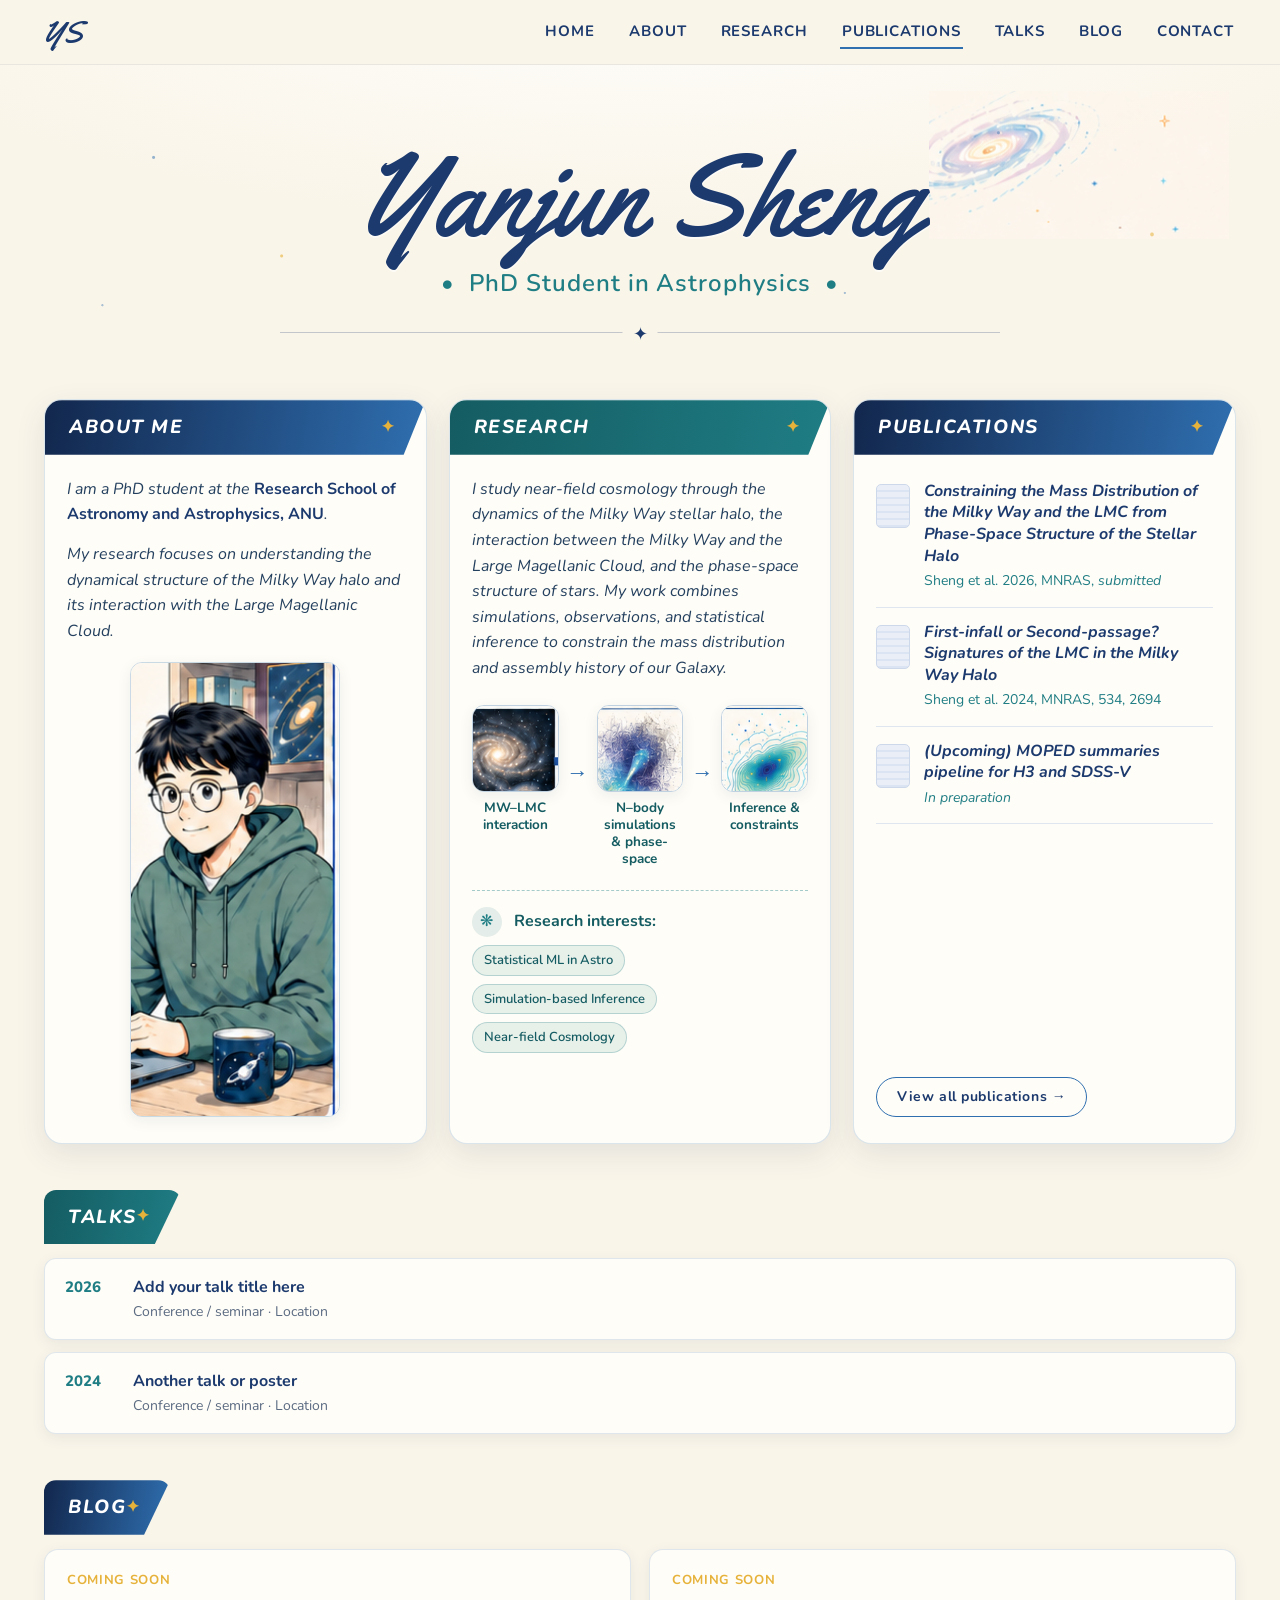
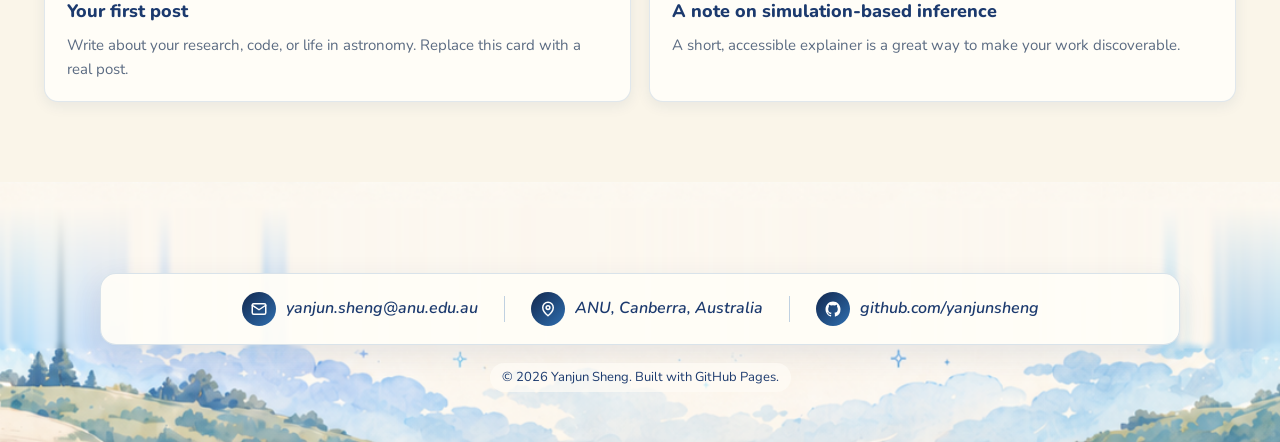
==== index.html @ fe829f87 "Initial personal website Single-page academic homepage built from the design mockup: hero, About, Re" ====
<!DOCTYPE html>
<html lang="en">
<head>
  <meta charset="UTF-8" />
  <meta name="viewport" content="width=device-width, initial-scale=1.0" />
  <title>Yanjun Sheng — PhD Student in Astrophysics</title>
  <meta name="description" content="Yanjun Sheng — PhD student in astrophysics at ANU, studying near-field cosmology, the Milky Way stellar halo, and the Milky Way–LMC interaction." />

  <!-- Open Graph / social preview -->
  <meta property="og:title" content="Yanjun Sheng — PhD Student in Astrophysics" />
  <meta property="og:description" content="Near-field cosmology: the Milky Way stellar halo, the MW–LMC interaction, and phase-space structure of stars." />
  <meta property="og:type" content="website" />

  <link rel="preconnect" href="https://fonts.googleapis.com" />
  <link rel="preconnect" href="https://fonts.gstatic.com" crossorigin />
  <link href="https://fonts.googleapis.com/css2?family=Nunito:ital,wght@0,400;0,600;0,700;0,800;1,400;1,600&family=Yellowtail&display=swap" rel="stylesheet" />
  <link rel="stylesheet" href="styles.css" />
</head>
<body>

  <!-- ============ NAV ============ -->
  <header class="nav" id="top">
    <nav class="nav-inner" aria-label="Primary">
      <a href="#top" class="nav-brand">YS</a>
      <button class="nav-toggle" aria-label="Toggle menu" aria-expanded="false">
        <span></span><span></span><span></span>
      </button>
      <ul class="nav-links">
        <li><a href="#home">Home</a></li>
        <li><a href="#about">About</a></li>
        <li><a href="#research">Research</a></li>
        <li><a href="#publications">Publications</a></li>
        <li><a href="#talks">Talks</a></li>
        <li><a href="#blog">Blog</a></li>
        <li><a href="#contact">Contact</a></li>
      </ul>
    </nav>
  </header>

  <!-- ============ HERO ============ -->
  <section class="hero" id="home">
    <img class="hero-galaxy" src="images/galaxy.png" alt="" aria-hidden="true" />
    <div class="stars" aria-hidden="true"></div>
    <div class="hero-inner">
      <h1 class="hero-name">Yanjun Sheng</h1>
      <p class="hero-role">&bull;&nbsp; PhD Student in Astrophysics &nbsp;&bull;</p>
    </div>
    <div class="hero-divider" aria-hidden="true"><span>&#10022;</span></div>
  </section>

  <!-- ============ CARDS ============ -->
  <main class="wrap">
    <div class="cards">

      <!-- ABOUT -->
      <article class="card" id="about">
        <div class="ribbon ribbon-blue">About Me</div>
        <div class="card-body about-body">
          <div class="about-text">
            <p>I am a PhD student at the <strong>Research School of Astronomy and Astrophysics, ANU</strong>.</p>
            <p>My research focuses on understanding the dynamical structure of the Milky Way halo and its interaction with the Large Magellanic Cloud.</p>
          </div>
          <figure class="about-figure">
            <img src="images/researcher.png" alt="Illustration of Yanjun Sheng at a desk with a laptop" loading="lazy" />
          </figure>
        </div>
      </article>

      <!-- RESEARCH -->
      <article class="card" id="research">
        <div class="ribbon ribbon-teal">Research</div>
        <div class="card-body">
          <p class="lead">
            I study near-field cosmology through the dynamics of the Milky Way stellar halo,
            the interaction between the Milky Way and the Large Magellanic Cloud, and the
            phase-space structure of stars. My work combines simulations, observations, and
            statistical inference to constrain the mass distribution and assembly history of
            our Galaxy.
          </p>

          <div class="pipeline">
            <figure class="pipe-step">
              <img src="images/research-mwlmc.png" alt="Milky Way and LMC interaction" loading="lazy" />
              <figcaption>MW&ndash;LMC<br />interaction</figcaption>
            </figure>
            <div class="pipe-arrow" aria-hidden="true">&rarr;</div>
            <figure class="pipe-step">
              <img src="images/research-nbody.png" alt="N-body simulation of phase-space structure" loading="lazy" />
              <figcaption>N&ndash;body simulations<br />&amp; phase-space</figcaption>
            </figure>
            <div class="pipe-arrow" aria-hidden="true">&rarr;</div>
            <figure class="pipe-step">
              <img src="images/research-inference.png" alt="Statistical inference contours" loading="lazy" />
              <figcaption>Inference &amp;<br />constraints</figcaption>
            </figure>
          </div>

          <div class="interests">
            <span class="interests-icon" aria-hidden="true">&#10059;</span>
            <span class="interests-label">Research interests:</span>
            <span class="tag">Statistical ML in Astro</span>
            <span class="tag">Simulation-based Inference</span>
            <span class="tag">Near-field Cosmology</span>
          </div>
        </div>
      </article>

      <!-- PUBLICATIONS -->
      <article class="card" id="publications">
        <div class="ribbon ribbon-blue">Publications</div>
        <div class="card-body">
          <ul class="pub-list">
            <li class="pub">
              <div class="pub-mark" aria-hidden="true"></div>
              <div class="pub-info">
                <a class="pub-title" href="#">Constraining the Mass Distribution of the Milky Way and the LMC from Phase-Space Structure of the Stellar Halo</a>
                <div class="pub-meta">Sheng et al. 2026, MNRAS, <em>submitted</em></div>
              </div>
            </li>
            <li class="pub">
              <div class="pub-mark" aria-hidden="true"></div>
              <div class="pub-info">
                <a class="pub-title" href="#">First-infall or Second-passage? Signatures of the LMC in the Milky Way Halo</a>
                <div class="pub-meta">Sheng et al. 2024, MNRAS, 534, 2694</div>
              </div>
            </li>
            <li class="pub">
              <div class="pub-mark" aria-hidden="true"></div>
              <div class="pub-info">
                <a class="pub-title" href="#">(Upcoming) MOPED summaries pipeline for H3 and SDSS-V</a>
                <div class="pub-meta"><em>In preparation</em></div>
              </div>
            </li>
          </ul>
          <a class="pub-all" href="#">View all publications &rarr;</a>
        </div>
      </article>

    </div>

    <!-- TALKS -->
    <section class="section" id="talks">
      <div class="ribbon ribbon-teal section-ribbon">Talks</div>
      <ul class="talk-list">
        <li class="talk">
          <span class="talk-date">2026</span>
          <div>
            <div class="talk-title">Add your talk title here</div>
            <div class="talk-meta">Conference / seminar &middot; Location</div>
          </div>
        </li>
        <li class="talk">
          <span class="talk-date">2024</span>
          <div>
            <div class="talk-title">Another talk or poster</div>
            <div class="talk-meta">Conference / seminar &middot; Location</div>
          </div>
        </li>
      </ul>
    </section>

    <!-- BLOG -->
    <section class="section" id="blog">
      <div class="ribbon ribbon-blue section-ribbon">Blog</div>
      <div class="blog-grid">
        <a class="blog-card" href="#">
          <div class="blog-date">Coming soon</div>
          <div class="blog-title">Your first post</div>
          <p class="blog-excerpt">Write about your research, code, or life in astronomy. Replace this card with a real post.</p>
        </a>
        <a class="blog-card" href="#">
          <div class="blog-date">Coming soon</div>
          <div class="blog-title">A note on simulation-based inference</div>
          <p class="blog-excerpt">A short, accessible explainer is a great way to make your work discoverable.</p>
        </a>
      </div>
    </section>

  </main>

  <!-- ============ CONTACT / FOOTER ============ -->
  <footer class="footer" id="contact">
    <img class="footer-bg" src="images/landscape.png" alt="" aria-hidden="true" />
    <div class="contact-card">
      <a class="contact-item" href="mailto:yanjun.sheng@anu.edu.au">
        <span class="contact-icon" aria-hidden="true">
          <svg viewBox="0 0 24 24" fill="none" stroke="currentColor" stroke-width="2" stroke-linecap="round" stroke-linejoin="round"><rect x="3" y="5" width="18" height="14" rx="2"/><path d="m3 7 9 6 9-6"/></svg>
        </span>
        <span>yanjun.sheng@anu.edu.au</span>
      </a>
      <span class="contact-sep" aria-hidden="true"></span>
      <span class="contact-item">
        <span class="contact-icon" aria-hidden="true">
          <svg viewBox="0 0 24 24" fill="none" stroke="currentColor" stroke-width="2" stroke-linecap="round" stroke-linejoin="round"><path d="M12 21s-7-5.5-7-11a7 7 0 0 1 14 0c0 5.5-7 11-7 11Z"/><circle cx="12" cy="10" r="2.5"/></svg>
        </span>
        <span>ANU, Canberra, Australia</span>
      </span>
      <span class="contact-sep" aria-hidden="true"></span>
      <a class="contact-item" href="https://github.com/yanjunsheng" target="_blank" rel="noopener">
        <span class="contact-icon" aria-hidden="true">
          <svg viewBox="0 0 24 24" fill="currentColor"><path d="M12 2C6.48 2 2 6.58 2 12.25c0 4.53 2.87 8.37 6.84 9.73.5.1.68-.22.68-.49 0-.24-.01-.87-.01-1.71-2.78.62-3.37-1.22-3.37-1.22-.46-1.18-1.11-1.5-1.11-1.5-.91-.64.07-.62.07-.62 1 .07 1.53 1.05 1.53 1.05.89 1.57 2.34 1.12 2.91.85.09-.66.35-1.12.63-1.38-2.22-.26-4.56-1.14-4.56-5.06 0-1.12.39-2.03 1.03-2.75-.1-.26-.45-1.3.1-2.71 0 0 .84-.28 2.75 1.05a9.36 9.36 0 0 1 5 0c1.91-1.33 2.75-1.05 2.75-1.05.55 1.41.2 2.45.1 2.71.64.72 1.03 1.63 1.03 2.75 0 3.93-2.34 4.79-4.57 5.05.36.32.68.94.68 1.9 0 1.37-.01 2.48-.01 2.82 0 .27.18.6.69.49A10.26 10.26 0 0 0 22 12.25C22 6.58 17.52 2 12 2Z"/></svg>
        </span>
        <span>github.com/yanjunsheng</span>
      </a>
    </div>
    <p class="copyright">&copy; <span id="year"></span> Yanjun Sheng. Built with GitHub Pages.</p>
  </footer>

  <script src="script.js"></script>
</body>
</html>
---- styles.css ----
/* ============================================================
   Yanjun Sheng — personal site
   Palette echoes the mockup: cream paper, navy ink, teal accent
   ============================================================ */
:root {
  --cream:      #faf5e9;
  --cream-2:    #f4ecd8;
  --paper:      #fffdf7;
  --navy:       #1c3a6e;
  --navy-deep:  #12274d;
  --blue:       #2f6fb0;
  --teal:       #1f7d84;
  --teal-deep:  #145c62;
  --ink:        #24405f;
  --muted:      #5b6b82;
  --line:       #dfe6f0;
  --gold:       #e6b23a;

  --radius:     18px;
  --shadow:     0 10px 30px rgba(28, 58, 110, 0.10);
  --shadow-sm:  0 4px 14px rgba(28, 58, 110, 0.08);
  --maxw:       1240px;
  --font-body:  "Nunito", -apple-system, BlinkMacSystemFont, "Segoe UI", sans-serif;
  --font-name:  "Yellowtail", "Brush Script MT", cursive;
}

* { box-sizing: border-box; }

html { scroll-behavior: smooth; scroll-padding-top: 76px; }

body {
  margin: 0;
  font-family: var(--font-body);
  color: var(--ink);
  background: var(--cream);
  line-height: 1.6;
  -webkit-font-smoothing: antialiased;
  overflow-x: hidden;
}

a { color: var(--blue); text-decoration: none; }
a:hover { text-decoration: underline; }

img { max-width: 100%; display: block; }

/* ---------- NAV ---------- */
.nav {
  position: sticky;
  top: 0;
  z-index: 50;
  background: rgba(250, 245, 233, 0.86);
  backdrop-filter: blur(10px);
  border-bottom: 1px solid rgba(28, 58, 110, 0.08);
}
.nav-inner {
  max-width: var(--maxw);
  margin: 0 auto;
  padding: 0 24px;
  height: 64px;
  display: flex;
  align-items: center;
  justify-content: space-between;
}
.nav-brand {
  font-family: var(--font-name);
  font-size: 30px;
  color: var(--navy);
  line-height: 1;
}
.nav-brand:hover { text-decoration: none; }
.nav-links {
  display: flex;
  gap: 30px;
  list-style: none;
  margin: 0;
  padding: 0;
}
.nav-links a {
  color: var(--navy);
  font-weight: 700;
  font-size: 15px;
  letter-spacing: 0.06em;
  text-transform: uppercase;
  padding: 6px 2px;
  position: relative;
}
.nav-links a::after {
  content: "";
  position: absolute;
  left: 0; right: 0; bottom: -2px;
  height: 2px;
  background: var(--blue);
  transform: scaleX(0);
  transition: transform 0.2s ease;
}
.nav-links a:hover { text-decoration: none; }
.nav-links a:hover::after,
.nav-links a.active::after { transform: scaleX(1); }

.nav-toggle {
  display: none;
  flex-direction: column;
  gap: 5px;
  background: none;
  border: 0;
  cursor: pointer;
  padding: 8px;
}
.nav-toggle span {
  width: 24px; height: 2px;
  background: var(--navy);
  border-radius: 2px;
  transition: 0.25s;
}

/* ---------- HERO ---------- */
.hero {
  position: relative;
  text-align: center;
  padding: 72px 24px 40px;
  background:
    radial-gradient(1200px 400px at 50% -120px, #fff 0%, var(--cream) 70%),
    var(--cream);
  overflow: hidden;
}
.hero-galaxy {
  position: absolute;
  top: 26px; right: 4%;
  width: min(300px, 26vw);
  opacity: 0.9;
  pointer-events: none;
}
.stars {
  position: absolute;
  inset: 0;
  pointer-events: none;
  background-image:
    radial-gradient(2px 2px at 12% 30%, rgba(47,111,176,0.5) 50%, transparent),
    radial-gradient(2px 2px at 22% 62%, rgba(230,178,58,0.6) 50%, transparent),
    radial-gradient(1.5px 1.5px at 8% 78%, rgba(47,111,176,0.4) 50%, transparent),
    radial-gradient(2px 2px at 78% 22%, rgba(47,111,176,0.4) 50%, transparent),
    radial-gradient(2.5px 2.5px at 90% 55%, rgba(230,178,58,0.55) 50%, transparent),
    radial-gradient(1.5px 1.5px at 66% 74%, rgba(47,111,176,0.4) 50%, transparent);
}
.hero-inner { position: relative; z-index: 2; }
.hero-name {
  font-family: var(--font-name);
  font-weight: 400;
  color: var(--navy);
  font-size: clamp(56px, 9vw, 118px);
  line-height: 1.05;
  margin: 0;
  text-shadow: 0 2px 0 rgba(255,255,255,0.6);
}
.hero-role {
  color: var(--teal);
  font-size: clamp(17px, 2.4vw, 24px);
  font-weight: 600;
  letter-spacing: 0.04em;
  margin: 6px 0 0;
}
.hero-divider {
  position: relative;
  z-index: 2;
  max-width: 720px;
  margin: 30px auto 0;
  border-top: 1.5px solid rgba(28,58,110,0.25);
}
.hero-divider span {
  position: absolute;
  top: -13px; left: 50%;
  transform: translateX(-50%);
  background: var(--cream);
  color: var(--navy);
  padding: 0 10px;
  font-size: 18px;
}

/* ---------- LAYOUT WRAP ---------- */
.wrap {
  max-width: var(--maxw);
  margin: 0 auto;
  padding: 8px 24px 40px;
}

/* ---------- CARDS ROW ---------- */
.cards {
  display: grid;
  grid-template-columns: repeat(3, 1fr);
  gap: 22px;
  margin-top: 18px;
}
.card {
  background: var(--paper);
  border: 1px solid rgba(47,111,176,0.18);
  border-radius: var(--radius);
  box-shadow: var(--shadow);
  overflow: hidden;
  display: flex;
  flex-direction: column;
}
.card-body {
  padding: 22px 22px 26px;
  flex: 1 1 auto;
  display: flex;
  flex-direction: column;
}

/* ---------- RIBBON HEADERS ---------- */
.ribbon {
  color: #fff;
  font-weight: 800;
  font-style: italic;
  letter-spacing: 0.08em;
  text-transform: uppercase;
  font-size: 19px;
  padding: 12px 20px 12px 24px;
  position: relative;
  clip-path: polygon(0 0, 100% 0, calc(100% - 22px) 100%, 0 100%);
}
.ribbon::after {
  content: "\2726";
  position: absolute;
  right: 30px; top: 50%;
  transform: translateY(-50%);
  color: var(--gold);
  font-style: normal;
  font-size: 16px;
}
.ribbon-blue { background: linear-gradient(100deg, var(--navy-deep), var(--blue)); }
.ribbon-teal { background: linear-gradient(100deg, var(--teal-deep), var(--teal)); }
.section-ribbon {
  border-radius: 12px 12px 0 0;
  clip-path: polygon(0 0, 100% 0, calc(100% - 26px) 100%, 0 100%);
  display: inline-block;
  padding-right: 44px;
}

/* ---------- ABOUT ---------- */
.about-body {
  display: flex;
  flex-direction: column;
  gap: 16px;
  flex: 1 1 auto;
}
.about-text p { margin: 0 0 14px; font-style: italic; color: var(--ink); }
.about-text p:last-child { margin-bottom: 0; }
.about-text strong { font-style: normal; color: var(--navy); }
.about-figure {
  margin: 2px auto 0;
  width: 210px;
  max-width: 100%;
}
.about-figure img {
  width: 100%;
  height: auto;
  border-radius: 12px;
  border: 1px solid rgba(47,111,176,0.25);
  box-shadow: var(--shadow-sm);
}

/* ---------- RESEARCH ---------- */
.lead { margin: 0 0 20px; font-style: italic; }
.pipeline {
  display: flex;
  align-items: flex-start;
  justify-content: center;
  gap: 8px;
  margin: 4px 0 22px;
}
.pipe-step {
  margin: 0;
  text-align: center;
  flex: 1 1 0;
  min-width: 0;
  max-width: 130px;
}
.pipe-step img {
  width: 100%;
  aspect-ratio: 1 / 1;
  object-fit: cover;
  border-radius: 12px;
  border: 1px solid rgba(47,111,176,0.3);
  box-shadow: var(--shadow-sm);
}
.pipe-step figcaption {
  margin-top: 8px;
  font-size: 13.5px;
  font-weight: 700;
  color: var(--teal-deep);
  line-height: 1.25;
}
.pipe-arrow {
  color: var(--blue);
  font-size: 22px;
  font-weight: 700;
  align-self: center;
  padding-bottom: 26px;
}
.interests {
  display: flex;
  flex-wrap: wrap;
  align-items: center;
  gap: 8px 12px;
  border-top: 1px dashed rgba(31,125,132,0.4);
  padding-top: 16px;
}
.interests-icon {
  color: var(--teal);
  background: rgba(31,125,132,0.12);
  width: 30px; height: 30px;
  border-radius: 50%;
  display: inline-flex;
  align-items: center;
  justify-content: center;
  font-size: 16px;
}
.interests-label { font-weight: 700; color: var(--teal-deep); }
.tag {
  font-size: 13px;
  font-weight: 600;
  color: var(--teal-deep);
  background: rgba(31,125,132,0.10);
  border: 1px solid rgba(31,125,132,0.25);
  padding: 4px 11px;
  border-radius: 999px;
}

/* ---------- PUBLICATIONS ---------- */
.pub-list { list-style: none; margin: 0; padding: 0; }
.pub {
  display: flex;
  gap: 14px;
  padding: 14px 0;
  border-bottom: 1px solid var(--line);
}
.pub:first-child { padding-top: 4px; }
.pub-mark {
  flex: 0 0 34px;
  height: 44px;
  border-radius: 5px;
  background:
    repeating-linear-gradient(180deg, #e9eef7 0 5px, #dbe4f2 5px 7px);
  border: 1px solid #cdd8ea;
  margin-top: 3px;
}
.pub-title {
  font-weight: 700;
  color: var(--navy);
  font-style: italic;
  line-height: 1.35;
  display: block;
}
.pub-meta { color: var(--teal); font-size: 14px; margin-top: 3px; }
.pub-all {
  display: inline-block;
  margin-top: auto;
  align-self: flex-start;
  font-weight: 700;
  color: var(--navy);
  border: 1.5px solid var(--blue);
  border-radius: 999px;
  padding: 8px 20px;
  letter-spacing: 0.04em;
  font-size: 14px;
}
.pub-all:hover { background: var(--blue); color: #fff; text-decoration: none; }

/* ---------- SECTIONS (talks / blog) ---------- */
.section { margin-top: 46px; }
.talk-list { list-style: none; margin: 14px 0 0; padding: 0; }
.talk {
  display: flex;
  gap: 20px;
  align-items: baseline;
  background: var(--paper);
  border: 1px solid rgba(47,111,176,0.15);
  border-radius: 12px;
  padding: 16px 20px;
  margin-bottom: 12px;
  box-shadow: var(--shadow-sm);
}
.talk-date {
  font-weight: 800;
  color: var(--teal);
  font-size: 15px;
  min-width: 48px;
}
.talk-title { font-weight: 700; color: var(--navy); }
.talk-meta { color: var(--muted); font-size: 14px; }

.blog-grid {
  display: grid;
  grid-template-columns: repeat(2, 1fr);
  gap: 18px;
  margin-top: 14px;
}
.blog-card {
  display: block;
  background: var(--paper);
  border: 1px solid rgba(47,111,176,0.15);
  border-radius: 14px;
  padding: 20px 22px;
  box-shadow: var(--shadow-sm);
  transition: transform 0.18s ease, box-shadow 0.18s ease;
}
.blog-card:hover { transform: translateY(-3px); box-shadow: var(--shadow); text-decoration: none; }
.blog-date { font-size: 13px; font-weight: 700; color: var(--gold); letter-spacing: 0.05em; text-transform: uppercase; }
.blog-title { font-weight: 800; color: var(--navy); font-size: 18px; margin: 6px 0 8px; }
.blog-excerpt { color: var(--muted); margin: 0; font-size: 15px; }

/* ---------- FOOTER / CONTACT ---------- */
.footer {
  position: relative;
  margin-top: 40px;
  padding: 70px 24px 30px;
  min-height: 260px;
  display: flex;
  flex-direction: column;
  align-items: center;
  justify-content: center;
  overflow: hidden;
}
.footer-bg {
  position: absolute;
  inset: 0;
  width: 100%;
  height: 100%;
  object-fit: cover;
  object-position: center;
  z-index: 0;
}
.contact-card {
  position: relative;
  z-index: 2;
  background: rgba(255, 253, 247, 0.94);
  border: 1px solid rgba(47,111,176,0.18);
  border-radius: 16px;
  box-shadow: var(--shadow);
  padding: 18px 30px;
  display: flex;
  flex-wrap: wrap;
  align-items: center;
  justify-content: center;
  gap: 10px 26px;
  max-width: 1080px;
  width: 100%;
}
.contact-item {
  display: inline-flex;
  align-items: center;
  gap: 10px;
  color: var(--navy);
  font-weight: 600;
  font-style: italic;
}
.contact-item:hover { text-decoration: none; color: var(--blue); }
.contact-icon {
  width: 34px; height: 34px;
  border-radius: 50%;
  background: linear-gradient(135deg, var(--navy-deep), var(--blue));
  color: #fff;
  display: inline-flex;
  align-items: center;
  justify-content: center;
  flex: 0 0 auto;
}
.contact-icon svg { width: 18px; height: 18px; }
.contact-sep { width: 1px; height: 26px; background: rgba(47,111,176,0.3); }
.copyright {
  position: relative;
  z-index: 2;
  margin: 18px 0 0;
  font-size: 13px;
  color: var(--navy);
  background: rgba(255,253,247,0.7);
  padding: 4px 12px;
  border-radius: 999px;
}

/* ---------- RESPONSIVE ---------- */
@media (max-width: 960px) {
  .cards { grid-template-columns: 1fr; }
  .about-figure { width: 240px; }
}

@media (max-width: 760px) {
  .nav-toggle { display: flex; }
  .nav-links {
    position: absolute;
    top: 64px; left: 0; right: 0;
    flex-direction: column;
    gap: 0;
    background: var(--cream);
    border-bottom: 1px solid var(--line);
    max-height: 0;
    overflow: hidden;
    transition: max-height 0.3s ease;
  }
  .nav-links.open { max-height: 420px; }
  .nav-links li { border-top: 1px solid rgba(28,58,110,0.08); }
  .nav-links a { display: block; padding: 14px 24px; }
  .blog-grid { grid-template-columns: 1fr; }
  .hero-galaxy { opacity: 0.5; width: 44vw; }
}

@media (max-width: 420px) {
  .contact-sep { display: none; }
  .contact-card { flex-direction: column; align-items: flex-start; }
  .ribbon { font-size: 16px; }
}

/* ---------- Reduced motion ---------- */
@media (prefers-reduced-motion: reduce) {
  html { scroll-behavior: auto; }
  * { transition: none !important; }
}
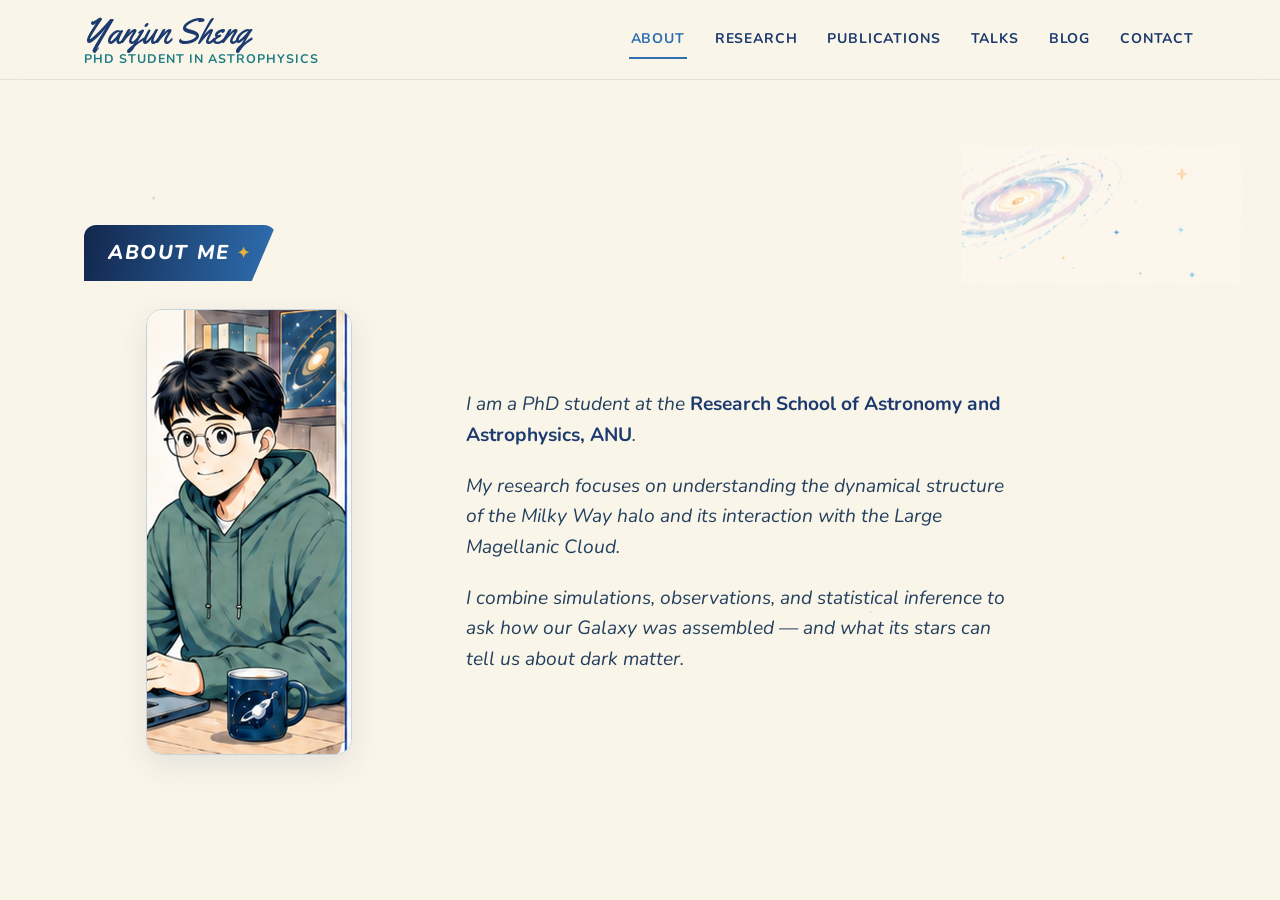
==== commit eb66a41a: "Restructure into full-screen tabbed sections Replace the three-card single-page layout with a slim a" ====
--- a/index.html
+++ b/index.html
@@ -6,7 +6,6 @@
   <title>Yanjun Sheng — PhD Student in Astrophysics</title>
   <meta name="description" content="Yanjun Sheng — PhD student in astrophysics at ANU, studying near-field cosmology, the Milky Way stellar halo, and the Milky Way–LMC interaction." />
 
-  <!-- Open Graph / social preview -->
   <meta property="og:title" content="Yanjun Sheng — PhD Student in Astrophysics" />
   <meta property="og:description" content="Near-field cosmology: the Milky Way stellar halo, the MW–LMC interaction, and phase-space structure of stars." />
   <meta property="og:type" content="website" />
@@ -18,193 +17,191 @@
 </head>
 <body>
 
-  <!-- ============ NAV ============ -->
-  <header class="nav" id="top">
-    <nav class="nav-inner" aria-label="Primary">
-      <a href="#top" class="nav-brand">YS</a>
+  <!-- ============ SLIM HEADER (always visible) ============ -->
+  <header class="site-header">
+    <div class="header-inner">
+      <a class="brand" href="#about" data-nav>
+        <span class="brand-name">Yanjun Sheng</span>
+        <span class="brand-role">PhD Student in Astrophysics</span>
+      </a>
       <button class="nav-toggle" aria-label="Toggle menu" aria-expanded="false">
         <span></span><span></span><span></span>
       </button>
-      <ul class="nav-links">
-        <li><a href="#home">Home</a></li>
-        <li><a href="#about">About</a></li>
-        <li><a href="#research">Research</a></li>
-        <li><a href="#publications">Publications</a></li>
-        <li><a href="#talks">Talks</a></li>
-        <li><a href="#blog">Blog</a></li>
-        <li><a href="#contact">Contact</a></li>
-      </ul>
-    </nav>
+      <nav class="nav-links" aria-label="Sections">
+        <a href="#about" data-nav>About</a>
+        <a href="#research" data-nav>Research</a>
+        <a href="#publications" data-nav>Publications</a>
+        <a href="#talks" data-nav>Talks</a>
+        <a href="#blog" data-nav>Blog</a>
+        <a href="#contact" data-nav>Contact</a>
+      </nav>
+    </div>
   </header>
 
-  <!-- ============ HERO ============ -->
-  <section class="hero" id="home">
-    <img class="hero-galaxy" src="images/galaxy.png" alt="" aria-hidden="true" />
-    <div class="stars" aria-hidden="true"></div>
-    <div class="hero-inner">
-      <h1 class="hero-name">Yanjun Sheng</h1>
-      <p class="hero-role">&bull;&nbsp; PhD Student in Astrophysics &nbsp;&bull;</p>
-    </div>
-    <div class="hero-divider" aria-hidden="true"><span>&#10022;</span></div>
-  </section>
-
-  <!-- ============ CARDS ============ -->
-  <main class="wrap">
-    <div class="cards">
-
-      <!-- ABOUT -->
-      <article class="card" id="about">
-        <div class="ribbon ribbon-blue">About Me</div>
-        <div class="card-body about-body">
-          <div class="about-text">
+  <main>
+
+    <!-- ============ ABOUT (default) ============ -->
+    <section id="about" class="panel">
+      <div class="panel-inner">
+        <div class="ribbon ribbon-blue section-ribbon">About Me</div>
+        <div class="about-grid">
+          <figure class="about-illus">
+            <img src="images/researcher.png" alt="Illustration of Yanjun Sheng at a desk with a laptop" />
+          </figure>
+          <div class="about-copy">
             <p>I am a PhD student at the <strong>Research School of Astronomy and Astrophysics, ANU</strong>.</p>
             <p>My research focuses on understanding the dynamical structure of the Milky Way halo and its interaction with the Large Magellanic Cloud.</p>
+            <p>I combine simulations, observations, and statistical inference to ask how our Galaxy was assembled — and what its stars can tell us about dark matter.</p>
           </div>
-          <figure class="about-figure">
-            <img src="images/researcher.png" alt="Illustration of Yanjun Sheng at a desk with a laptop" loading="lazy" />
-          </figure>
-        </div>
-      </article>
-
-      <!-- RESEARCH -->
-      <article class="card" id="research">
-        <div class="ribbon ribbon-teal">Research</div>
-        <div class="card-body">
-          <p class="lead">
-            I study near-field cosmology through the dynamics of the Milky Way stellar halo,
-            the interaction between the Milky Way and the Large Magellanic Cloud, and the
-            phase-space structure of stars. My work combines simulations, observations, and
-            statistical inference to constrain the mass distribution and assembly history of
-            our Galaxy.
-          </p>
-
-          <div class="pipeline">
-            <figure class="pipe-step">
-              <img src="images/research-mwlmc.png" alt="Milky Way and LMC interaction" loading="lazy" />
-              <figcaption>MW&ndash;LMC<br />interaction</figcaption>
-            </figure>
-            <div class="pipe-arrow" aria-hidden="true">&rarr;</div>
-            <figure class="pipe-step">
-              <img src="images/research-nbody.png" alt="N-body simulation of phase-space structure" loading="lazy" />
-              <figcaption>N&ndash;body simulations<br />&amp; phase-space</figcaption>
-            </figure>
-            <div class="pipe-arrow" aria-hidden="true">&rarr;</div>
-            <figure class="pipe-step">
-              <img src="images/research-inference.png" alt="Statistical inference contours" loading="lazy" />
-              <figcaption>Inference &amp;<br />constraints</figcaption>
-            </figure>
-          </div>
-
-          <div class="interests">
-            <span class="interests-icon" aria-hidden="true">&#10059;</span>
-            <span class="interests-label">Research interests:</span>
-            <span class="tag">Statistical ML in Astro</span>
-            <span class="tag">Simulation-based Inference</span>
-            <span class="tag">Near-field Cosmology</span>
-          </div>
-        </div>
-      </article>
-
-      <!-- PUBLICATIONS -->
-      <article class="card" id="publications">
-        <div class="ribbon ribbon-blue">Publications</div>
-        <div class="card-body">
-          <ul class="pub-list">
-            <li class="pub">
-              <div class="pub-mark" aria-hidden="true"></div>
-              <div class="pub-info">
-                <a class="pub-title" href="#">Constraining the Mass Distribution of the Milky Way and the LMC from Phase-Space Structure of the Stellar Halo</a>
-                <div class="pub-meta">Sheng et al. 2026, MNRAS, <em>submitted</em></div>
-              </div>
-            </li>
-            <li class="pub">
-              <div class="pub-mark" aria-hidden="true"></div>
-              <div class="pub-info">
-                <a class="pub-title" href="#">First-infall or Second-passage? Signatures of the LMC in the Milky Way Halo</a>
-                <div class="pub-meta">Sheng et al. 2024, MNRAS, 534, 2694</div>
-              </div>
-            </li>
-            <li class="pub">
-              <div class="pub-mark" aria-hidden="true"></div>
-              <div class="pub-info">
-                <a class="pub-title" href="#">(Upcoming) MOPED summaries pipeline for H3 and SDSS-V</a>
-                <div class="pub-meta"><em>In preparation</em></div>
-              </div>
-            </li>
-          </ul>
-          <a class="pub-all" href="#">View all publications &rarr;</a>
-        </div>
-      </article>
-
-    </div>
-
-    <!-- TALKS -->
-    <section class="section" id="talks">
-      <div class="ribbon ribbon-teal section-ribbon">Talks</div>
-      <ul class="talk-list">
-        <li class="talk">
-          <span class="talk-date">2026</span>
-          <div>
-            <div class="talk-title">Add your talk title here</div>
-            <div class="talk-meta">Conference / seminar &middot; Location</div>
-          </div>
-        </li>
-        <li class="talk">
-          <span class="talk-date">2024</span>
-          <div>
-            <div class="talk-title">Another talk or poster</div>
-            <div class="talk-meta">Conference / seminar &middot; Location</div>
-          </div>
-        </li>
-      </ul>
-    </section>
-
-    <!-- BLOG -->
-    <section class="section" id="blog">
-      <div class="ribbon ribbon-blue section-ribbon">Blog</div>
-      <div class="blog-grid">
-        <a class="blog-card" href="#">
-          <div class="blog-date">Coming soon</div>
-          <div class="blog-title">Your first post</div>
-          <p class="blog-excerpt">Write about your research, code, or life in astronomy. Replace this card with a real post.</p>
-        </a>
-        <a class="blog-card" href="#">
-          <div class="blog-date">Coming soon</div>
-          <div class="blog-title">A note on simulation-based inference</div>
-          <p class="blog-excerpt">A short, accessible explainer is a great way to make your work discoverable.</p>
-        </a>
-      </div>
+        </div>
+      </div>
+      <img class="panel-galaxy" src="images/galaxy.png" alt="" aria-hidden="true" />
+    </section>
+
+    <!-- ============ RESEARCH ============ -->
+    <section id="research" class="panel">
+      <div class="panel-inner panel-narrow">
+        <div class="ribbon ribbon-teal section-ribbon">Research</div>
+        <p class="lead">
+          I study near-field cosmology through the dynamics of the Milky Way stellar halo,
+          the interaction between the Milky Way and the Large Magellanic Cloud, and the
+          phase-space structure of stars. My work combines simulations, observations, and
+          statistical inference to constrain the mass distribution and assembly history of
+          our Galaxy.
+        </p>
+
+        <div class="pipeline">
+          <figure class="pipe-step">
+            <img src="images/research-mwlmc.png" alt="Milky Way and LMC interaction" />
+            <figcaption>MW&ndash;LMC<br />interaction</figcaption>
+          </figure>
+          <div class="pipe-arrow" aria-hidden="true">&rarr;</div>
+          <figure class="pipe-step">
+            <img src="images/research-nbody.png" alt="N-body simulation of phase-space structure" />
+            <figcaption>N&ndash;body simulations<br />&amp; phase-space</figcaption>
+          </figure>
+          <div class="pipe-arrow" aria-hidden="true">&rarr;</div>
+          <figure class="pipe-step">
+            <img src="images/research-inference.png" alt="Statistical inference contours" />
+            <figcaption>Inference &amp;<br />constraints</figcaption>
+          </figure>
+        </div>
+
+        <div class="interests">
+          <span class="interests-icon" aria-hidden="true">&#10059;</span>
+          <span class="interests-label">Research interests:</span>
+          <span class="tag">Statistical ML in Astro</span>
+          <span class="tag">Simulation-based Inference</span>
+          <span class="tag">Near-field Cosmology</span>
+        </div>
+      </div>
+    </section>
+
+    <!-- ============ PUBLICATIONS ============ -->
+    <section id="publications" class="panel">
+      <div class="panel-inner panel-narrow">
+        <div class="ribbon ribbon-blue section-ribbon">Publications</div>
+        <ul class="pub-list">
+          <li class="pub">
+            <div class="pub-mark" aria-hidden="true"></div>
+            <div class="pub-info">
+              <a class="pub-title" href="#">Constraining the Mass Distribution of the Milky Way and the LMC from Phase-Space Structure of the Stellar Halo</a>
+              <div class="pub-meta">Sheng et al. 2026, MNRAS, <em>submitted</em></div>
+            </div>
+          </li>
+          <li class="pub">
+            <div class="pub-mark" aria-hidden="true"></div>
+            <div class="pub-info">
+              <a class="pub-title" href="#">First-infall or Second-passage? Signatures of the LMC in the Milky Way Halo</a>
+              <div class="pub-meta">Sheng et al. 2024, MNRAS, 534, 2694</div>
+            </div>
+          </li>
+          <li class="pub">
+            <div class="pub-mark" aria-hidden="true"></div>
+            <div class="pub-info">
+              <a class="pub-title" href="#">(Upcoming) MOPED summaries pipeline for H3 and SDSS-V</a>
+              <div class="pub-meta"><em>In preparation</em></div>
+            </div>
+          </li>
+        </ul>
+        <a class="pub-all" href="#">View all publications &rarr;</a>
+      </div>
+    </section>
+
+    <!-- ============ TALKS ============ -->
+    <section id="talks" class="panel">
+      <div class="panel-inner panel-narrow">
+        <div class="ribbon ribbon-teal section-ribbon">Talks</div>
+        <ul class="talk-list">
+          <li class="talk">
+            <span class="talk-date">2026</span>
+            <div>
+              <div class="talk-title">Add your talk title here</div>
+              <div class="talk-meta">Conference / seminar &middot; Location</div>
+            </div>
+          </li>
+          <li class="talk">
+            <span class="talk-date">2024</span>
+            <div>
+              <div class="talk-title">Another talk or poster</div>
+              <div class="talk-meta">Conference / seminar &middot; Location</div>
+            </div>
+          </li>
+        </ul>
+      </div>
+    </section>
+
+    <!-- ============ BLOG ============ -->
+    <section id="blog" class="panel">
+      <div class="panel-inner">
+        <div class="ribbon ribbon-blue section-ribbon">Blog</div>
+        <div class="blog-grid">
+          <a class="blog-card" href="#">
+            <div class="blog-date">Coming soon</div>
+            <div class="blog-title">Your first post</div>
+            <p class="blog-excerpt">Write about your research, code, or life in astronomy. Replace this card with a real post.</p>
+          </a>
+          <a class="blog-card" href="#">
+            <div class="blog-date">Coming soon</div>
+            <div class="blog-title">A note on simulation-based inference</div>
+            <p class="blog-excerpt">A short, accessible explainer is a great way to make your work discoverable.</p>
+          </a>
+        </div>
+      </div>
+    </section>
+
+    <!-- ============ CONTACT ============ -->
+    <section id="contact" class="panel panel-contact">
+      <div class="panel-inner contact-inner">
+        <div class="ribbon ribbon-blue section-ribbon center-ribbon">Contact</div>
+        <div class="contact-card">
+          <a class="contact-item" href="mailto:yanjun.sheng@anu.edu.au">
+            <span class="contact-icon" aria-hidden="true">
+              <svg viewBox="0 0 24 24" fill="none" stroke="currentColor" stroke-width="2" stroke-linecap="round" stroke-linejoin="round"><rect x="3" y="5" width="18" height="14" rx="2"/><path d="m3 7 9 6 9-6"/></svg>
+            </span>
+            <span>yanjun.sheng@anu.edu.au</span>
+          </a>
+          <span class="contact-sep" aria-hidden="true"></span>
+          <span class="contact-item">
+            <span class="contact-icon" aria-hidden="true">
+              <svg viewBox="0 0 24 24" fill="none" stroke="currentColor" stroke-width="2" stroke-linecap="round" stroke-linejoin="round"><path d="M12 21s-7-5.5-7-11a7 7 0 0 1 14 0c0 5.5-7 11-7 11Z"/><circle cx="12" cy="10" r="2.5"/></svg>
+            </span>
+            <span>ANU, Canberra, Australia</span>
+          </span>
+          <span class="contact-sep" aria-hidden="true"></span>
+          <a class="contact-item" href="https://github.com/yanjunsheng" target="_blank" rel="noopener">
+            <span class="contact-icon" aria-hidden="true">
+              <svg viewBox="0 0 24 24" fill="currentColor"><path d="M12 2C6.48 2 2 6.58 2 12.25c0 4.53 2.87 8.37 6.84 9.73.5.1.68-.22.68-.49 0-.24-.01-.87-.01-1.71-2.78.62-3.37-1.22-3.37-1.22-.46-1.18-1.11-1.5-1.11-1.5-.91-.64.07-.62.07-.62 1 .07 1.53 1.05 1.53 1.05.89 1.57 2.34 1.12 2.91.85.09-.66.35-1.12.63-1.38-2.22-.26-4.56-1.14-4.56-5.06 0-1.12.39-2.03 1.03-2.75-.1-.26-.45-1.3.1-2.71 0 0 .84-.28 2.75 1.05a9.36 9.36 0 0 1 5 0c1.91-1.33 2.75-1.05 2.75-1.05.55 1.41.2 2.45.1 2.71.64.72 1.03 1.63 1.03 2.75 0 3.93-2.34 4.79-4.57 5.05.36.32.68.94.68 1.9 0 1.37-.01 2.48-.01 2.82 0 .27.18.6.69.49A10.26 10.26 0 0 0 22 12.25C22 6.58 17.52 2 12 2Z"/></svg>
+            </span>
+            <span>github.com/yanjunsheng</span>
+          </a>
+        </div>
+        <p class="copyright">&copy; <span id="year"></span> Yanjun Sheng &middot; Built with GitHub Pages.</p>
+      </div>
+      <img class="contact-landscape" src="images/landscape.png" alt="" aria-hidden="true" />
     </section>
 
   </main>
-
-  <!-- ============ CONTACT / FOOTER ============ -->
-  <footer class="footer" id="contact">
-    <img class="footer-bg" src="images/landscape.png" alt="" aria-hidden="true" />
-    <div class="contact-card">
-      <a class="contact-item" href="mailto:yanjun.sheng@anu.edu.au">
-        <span class="contact-icon" aria-hidden="true">
-          <svg viewBox="0 0 24 24" fill="none" stroke="currentColor" stroke-width="2" stroke-linecap="round" stroke-linejoin="round"><rect x="3" y="5" width="18" height="14" rx="2"/><path d="m3 7 9 6 9-6"/></svg>
-        </span>
-        <span>yanjun.sheng@anu.edu.au</span>
-      </a>
-      <span class="contact-sep" aria-hidden="true"></span>
-      <span class="contact-item">
-        <span class="contact-icon" aria-hidden="true">
-          <svg viewBox="0 0 24 24" fill="none" stroke="currentColor" stroke-width="2" stroke-linecap="round" stroke-linejoin="round"><path d="M12 21s-7-5.5-7-11a7 7 0 0 1 14 0c0 5.5-7 11-7 11Z"/><circle cx="12" cy="10" r="2.5"/></svg>
-        </span>
-        <span>ANU, Canberra, Australia</span>
-      </span>
-      <span class="contact-sep" aria-hidden="true"></span>
-      <a class="contact-item" href="https://github.com/yanjunsheng" target="_blank" rel="noopener">
-        <span class="contact-icon" aria-hidden="true">
-          <svg viewBox="0 0 24 24" fill="currentColor"><path d="M12 2C6.48 2 2 6.58 2 12.25c0 4.53 2.87 8.37 6.84 9.73.5.1.68-.22.68-.49 0-.24-.01-.87-.01-1.71-2.78.62-3.37-1.22-3.37-1.22-.46-1.18-1.11-1.5-1.11-1.5-.91-.64.07-.62.07-.62 1 .07 1.53 1.05 1.53 1.05.89 1.57 2.34 1.12 2.91.85.09-.66.35-1.12.63-1.38-2.22-.26-4.56-1.14-4.56-5.06 0-1.12.39-2.03 1.03-2.75-.1-.26-.45-1.3.1-2.71 0 0 .84-.28 2.75 1.05a9.36 9.36 0 0 1 5 0c1.91-1.33 2.75-1.05 2.75-1.05.55 1.41.2 2.45.1 2.71.64.72 1.03 1.63 1.03 2.75 0 3.93-2.34 4.79-4.57 5.05.36.32.68.94.68 1.9 0 1.37-.01 2.48-.01 2.82 0 .27.18.6.69.49A10.26 10.26 0 0 0 22 12.25C22 6.58 17.52 2 12 2Z"/></svg>
-        </span>
-        <span>github.com/yanjunsheng</span>
-      </a>
-    </div>
-    <p class="copyright">&copy; <span id="year"></span> Yanjun Sheng. Built with GitHub Pages.</p>
-  </footer>
 
   <script src="script.js"></script>
 </body>
--- a/styles.css
+++ b/styles.css
@@ -1,10 +1,10 @@
 /* ============================================================
    Yanjun Sheng — personal site
-   Palette echoes the mockup: cream paper, navy ink, teal accent
+   Full-screen tabbed sections. Palette echoes the mockup:
+   cream paper, navy ink, teal accent.
    ============================================================ */
 :root {
   --cream:      #faf5e9;
-  --cream-2:    #f4ecd8;
   --paper:      #fffdf7;
   --navy:       #1c3a6e;
   --navy-deep:  #12274d;
@@ -16,23 +16,29 @@
   --line:       #dfe6f0;
   --gold:       #e6b23a;
 
+  --header-h:   80px;
   --radius:     18px;
   --shadow:     0 10px 30px rgba(28, 58, 110, 0.10);
   --shadow-sm:  0 4px 14px rgba(28, 58, 110, 0.08);
-  --maxw:       1240px;
+  --maxw:       1160px;
   --font-body:  "Nunito", -apple-system, BlinkMacSystemFont, "Segoe UI", sans-serif;
   --font-name:  "Yellowtail", "Brush Script MT", cursive;
 }
 
 * { box-sizing: border-box; }
-
-html { scroll-behavior: smooth; scroll-padding-top: 76px; }
+html { scroll-behavior: smooth; }
 
 body {
   margin: 0;
   font-family: var(--font-body);
   color: var(--ink);
-  background: var(--cream);
+  background-color: var(--cream);
+  background-image:
+    radial-gradient(2px 2px at 12% 22%, rgba(47,111,176,0.18) 50%, transparent),
+    radial-gradient(2px 2px at 82% 30%, rgba(230,178,58,0.22) 50%, transparent),
+    radial-gradient(1.5px 1.5px at 68% 68%, rgba(47,111,176,0.15) 50%, transparent),
+    radial-gradient(1.5px 1.5px at 24% 78%, rgba(47,111,176,0.13) 50%, transparent);
+  background-attachment: fixed;
   line-height: 1.6;
   -webkit-font-smoothing: antialiased;
   overflow-x: hidden;
@@ -40,50 +46,61 @@
 
 a { color: var(--blue); text-decoration: none; }
 a:hover { text-decoration: underline; }
-
 img { max-width: 100%; display: block; }
 
-/* ---------- NAV ---------- */
-.nav {
+/* ---------- HEADER ---------- */
+.site-header {
   position: sticky;
   top: 0;
   z-index: 50;
-  background: rgba(250, 245, 233, 0.86);
+  height: var(--header-h);
+  background: rgba(250, 245, 233, 0.9);
   backdrop-filter: blur(10px);
-  border-bottom: 1px solid rgba(28, 58, 110, 0.08);
-}
-.nav-inner {
+  border-bottom: 1px solid rgba(28, 58, 110, 0.1);
+}
+.header-inner {
   max-width: var(--maxw);
+  height: 100%;
   margin: 0 auto;
   padding: 0 24px;
-  height: 64px;
   display: flex;
   align-items: center;
   justify-content: space-between;
-}
-.nav-brand {
+  gap: 16px;
+}
+.brand {
+  display: flex;
+  flex-direction: column;
+  line-height: 1.05;
+}
+.brand:hover { text-decoration: none; }
+.brand-name {
   font-family: var(--font-name);
-  font-size: 30px;
-  color: var(--navy);
-  line-height: 1;
-}
-.nav-brand:hover { text-decoration: none; }
+  font-size: 34px;
+  color: var(--navy);
+}
+.brand-role {
+  color: var(--teal);
+  font-size: 12.5px;
+  font-weight: 700;
+  letter-spacing: 0.08em;
+  text-transform: uppercase;
+  margin-top: 2px;
+}
 .nav-links {
   display: flex;
-  gap: 30px;
-  list-style: none;
-  margin: 0;
-  padding: 0;
+  gap: 26px;
 }
 .nav-links a {
   color: var(--navy);
   font-weight: 700;
-  font-size: 15px;
+  font-size: 14px;
   letter-spacing: 0.06em;
   text-transform: uppercase;
   padding: 6px 2px;
   position: relative;
 }
+.nav-links a:hover { text-decoration: none; }
 .nav-links a::after {
   content: "";
   position: absolute;
@@ -93,9 +110,9 @@
   transform: scaleX(0);
   transition: transform 0.2s ease;
 }
-.nav-links a:hover { text-decoration: none; }
 .nav-links a:hover::after,
 .nav-links a.active::after { transform: scaleX(1); }
+.nav-links a.active { color: var(--blue); }
 
 .nav-toggle {
   display: none;
@@ -110,237 +127,185 @@
   width: 24px; height: 2px;
   background: var(--navy);
   border-radius: 2px;
-  transition: 0.25s;
-}
-
-/* ---------- HERO ---------- */
-.hero {
-  position: relative;
-  text-align: center;
-  padding: 72px 24px 40px;
-  background:
-    radial-gradient(1200px 400px at 50% -120px, #fff 0%, var(--cream) 70%),
-    var(--cream);
-  overflow: hidden;
-}
-.hero-galaxy {
-  position: absolute;
-  top: 26px; right: 4%;
-  width: min(300px, 26vw);
-  opacity: 0.9;
-  pointer-events: none;
-}
-.stars {
-  position: absolute;
-  inset: 0;
-  pointer-events: none;
-  background-image:
-    radial-gradient(2px 2px at 12% 30%, rgba(47,111,176,0.5) 50%, transparent),
-    radial-gradient(2px 2px at 22% 62%, rgba(230,178,58,0.6) 50%, transparent),
-    radial-gradient(1.5px 1.5px at 8% 78%, rgba(47,111,176,0.4) 50%, transparent),
-    radial-gradient(2px 2px at 78% 22%, rgba(47,111,176,0.4) 50%, transparent),
-    radial-gradient(2.5px 2.5px at 90% 55%, rgba(230,178,58,0.55) 50%, transparent),
-    radial-gradient(1.5px 1.5px at 66% 74%, rgba(47,111,176,0.4) 50%, transparent);
-}
-.hero-inner { position: relative; z-index: 2; }
-.hero-name {
-  font-family: var(--font-name);
-  font-weight: 400;
-  color: var(--navy);
-  font-size: clamp(56px, 9vw, 118px);
-  line-height: 1.05;
-  margin: 0;
-  text-shadow: 0 2px 0 rgba(255,255,255,0.6);
-}
-.hero-role {
-  color: var(--teal);
-  font-size: clamp(17px, 2.4vw, 24px);
-  font-weight: 600;
-  letter-spacing: 0.04em;
-  margin: 6px 0 0;
-}
-.hero-divider {
-  position: relative;
-  z-index: 2;
-  max-width: 720px;
-  margin: 30px auto 0;
-  border-top: 1.5px solid rgba(28,58,110,0.25);
-}
-.hero-divider span {
-  position: absolute;
-  top: -13px; left: 50%;
-  transform: translateX(-50%);
-  background: var(--cream);
-  color: var(--navy);
-  padding: 0 10px;
-  font-size: 18px;
-}
-
-/* ---------- LAYOUT WRAP ---------- */
-.wrap {
+}
+
+/* ---------- PANELS (one visible at a time) ---------- */
+.panel {
+  display: none;
+  min-height: calc(100vh - var(--header-h));
+}
+.panel.active {
+  display: flex;
+  animation: fade-in 0.35s ease;
+}
+@keyframes fade-in {
+  from { opacity: 0; transform: translateY(8px); }
+  to   { opacity: 1; transform: none; }
+}
+.panel-inner {
+  width: 100%;
   max-width: var(--maxw);
-  margin: 0 auto;
-  padding: 8px 24px 40px;
-}
-
-/* ---------- CARDS ROW ---------- */
-.cards {
-  display: grid;
-  grid-template-columns: repeat(3, 1fr);
-  gap: 22px;
-  margin-top: 18px;
-}
-.card {
-  background: var(--paper);
-  border: 1px solid rgba(47,111,176,0.18);
-  border-radius: var(--radius);
-  box-shadow: var(--shadow);
-  overflow: hidden;
-  display: flex;
-  flex-direction: column;
-}
-.card-body {
-  padding: 22px 22px 26px;
-  flex: 1 1 auto;
-  display: flex;
-  flex-direction: column;
-}
-
-/* ---------- RIBBON HEADERS ---------- */
+  margin: auto;                 /* centres content vertically + horizontally */
+  padding: 48px 24px;
+}
+.panel-narrow { max-width: 860px; }
+
+/* ---------- RIBBON SECTION TITLES ---------- */
 .ribbon {
   color: #fff;
   font-weight: 800;
   font-style: italic;
   letter-spacing: 0.08em;
   text-transform: uppercase;
-  font-size: 19px;
-  padding: 12px 20px 12px 24px;
+  font-size: 20px;
+  padding: 12px 46px 12px 24px;
   position: relative;
-  clip-path: polygon(0 0, 100% 0, calc(100% - 22px) 100%, 0 100%);
+  display: inline-block;
+  clip-path: polygon(0 0, 100% 0, calc(100% - 24px) 100%, 0 100%);
 }
 .ribbon::after {
   content: "\2726";
   position: absolute;
-  right: 30px; top: 50%;
+  right: 24px; top: 50%;
   transform: translateY(-50%);
   color: var(--gold);
   font-style: normal;
-  font-size: 16px;
+  font-size: 15px;
 }
 .ribbon-blue { background: linear-gradient(100deg, var(--navy-deep), var(--blue)); }
 .ribbon-teal { background: linear-gradient(100deg, var(--teal-deep), var(--teal)); }
 .section-ribbon {
-  border-radius: 12px 12px 0 0;
-  clip-path: polygon(0 0, 100% 0, calc(100% - 26px) 100%, 0 100%);
-  display: inline-block;
-  padding-right: 44px;
-}
+  border-radius: 12px 12px 12px 0;
+  margin-bottom: 28px;
+}
+.center-ribbon { margin-left: auto; margin-right: auto; }
 
 /* ---------- ABOUT ---------- */
-.about-body {
-  display: flex;
-  flex-direction: column;
-  gap: 16px;
-  flex: 1 1 auto;
-}
-.about-text p { margin: 0 0 14px; font-style: italic; color: var(--ink); }
-.about-text p:last-child { margin-bottom: 0; }
-.about-text strong { font-style: normal; color: var(--navy); }
-.about-figure {
-  margin: 2px auto 0;
-  width: 210px;
+#about { position: relative; overflow: hidden; }
+.about-grid {
+  display: grid;
+  grid-template-columns: minmax(0, 330px) 1fr;
+  gap: 52px;
+  align-items: center;
+}
+.about-illus {
+  margin: 0;
+  display: flex;
+  justify-content: center;
+}
+.about-illus img {
+  width: auto;
   max-width: 100%;
-}
-.about-figure img {
-  width: 100%;
-  height: auto;
-  border-radius: 12px;
+  max-height: calc(100vh - var(--header-h) - 180px);
+  border-radius: 16px;
   border: 1px solid rgba(47,111,176,0.25);
-  box-shadow: var(--shadow-sm);
-}
+  box-shadow: var(--shadow);
+}
+.about-copy p {
+  font-size: 1.2rem;
+  font-style: italic;
+  color: var(--ink);
+  margin: 0 0 20px;
+  max-width: 46ch;
+}
+.about-copy p:last-child { margin-bottom: 0; }
+.about-copy strong { font-style: normal; color: var(--navy); }
+.panel-galaxy {
+  position: absolute;
+  top: 8%;
+  right: 3%;
+  width: min(280px, 22vw);
+  opacity: 0.75;
+  pointer-events: none;
+  z-index: 0;
+}
+#about .panel-inner { position: relative; z-index: 1; }
 
 /* ---------- RESEARCH ---------- */
-.lead { margin: 0 0 20px; font-style: italic; }
+.lead {
+  font-size: 1.18rem;
+  font-style: italic;
+  margin: 0 0 34px;
+}
 .pipeline {
   display: flex;
   align-items: flex-start;
   justify-content: center;
-  gap: 8px;
-  margin: 4px 0 22px;
+  gap: 18px;
+  margin: 0 0 34px;
 }
 .pipe-step {
   margin: 0;
   text-align: center;
   flex: 1 1 0;
   min-width: 0;
-  max-width: 130px;
+  max-width: 210px;
 }
 .pipe-step img {
   width: 100%;
   aspect-ratio: 1 / 1;
   object-fit: cover;
-  border-radius: 12px;
+  border-radius: 14px;
   border: 1px solid rgba(47,111,176,0.3);
   box-shadow: var(--shadow-sm);
 }
 .pipe-step figcaption {
-  margin-top: 8px;
-  font-size: 13.5px;
+  margin-top: 12px;
+  font-size: 15px;
   font-weight: 700;
   color: var(--teal-deep);
-  line-height: 1.25;
+  line-height: 1.3;
 }
 .pipe-arrow {
   color: var(--blue);
-  font-size: 22px;
+  font-size: 26px;
   font-weight: 700;
   align-self: center;
-  padding-bottom: 26px;
+  padding-bottom: 32px;
 }
 .interests {
   display: flex;
   flex-wrap: wrap;
   align-items: center;
-  gap: 8px 12px;
+  gap: 10px 14px;
   border-top: 1px dashed rgba(31,125,132,0.4);
-  padding-top: 16px;
+  padding-top: 22px;
 }
 .interests-icon {
   color: var(--teal);
   background: rgba(31,125,132,0.12);
-  width: 30px; height: 30px;
+  width: 32px; height: 32px;
   border-radius: 50%;
   display: inline-flex;
   align-items: center;
   justify-content: center;
   font-size: 16px;
 }
-.interests-label { font-weight: 700; color: var(--teal-deep); }
+.interests-label { font-weight: 800; color: var(--teal-deep); }
 .tag {
-  font-size: 13px;
+  font-size: 14px;
   font-weight: 600;
   color: var(--teal-deep);
-  background: rgba(31,125,132,0.10);
+  background: rgba(31,125,132,0.1);
   border: 1px solid rgba(31,125,132,0.25);
-  padding: 4px 11px;
+  padding: 5px 14px;
   border-radius: 999px;
 }
 
 /* ---------- PUBLICATIONS ---------- */
-.pub-list { list-style: none; margin: 0; padding: 0; }
+.pub-list { list-style: none; margin: 0 0 26px; padding: 0; }
 .pub {
   display: flex;
-  gap: 14px;
-  padding: 14px 0;
+  gap: 18px;
+  padding: 20px 0;
   border-bottom: 1px solid var(--line);
 }
 .pub:first-child { padding-top: 4px; }
 .pub-mark {
-  flex: 0 0 34px;
-  height: 44px;
-  border-radius: 5px;
-  background:
-    repeating-linear-gradient(180deg, #e9eef7 0 5px, #dbe4f2 5px 7px);
+  flex: 0 0 40px;
+  height: 52px;
+  border-radius: 6px;
+  background: repeating-linear-gradient(180deg, #e9eef7 0 5px, #dbe4f2 5px 7px);
   border: 1px solid #cdd8ea;
   margin-top: 3px;
 }
@@ -348,115 +313,99 @@
   font-weight: 700;
   color: var(--navy);
   font-style: italic;
-  line-height: 1.35;
+  font-size: 1.12rem;
+  line-height: 1.4;
   display: block;
 }
-.pub-meta { color: var(--teal); font-size: 14px; margin-top: 3px; }
+.pub-meta { color: var(--teal); font-size: 15px; margin-top: 4px; }
 .pub-all {
   display: inline-block;
-  margin-top: auto;
-  align-self: flex-start;
   font-weight: 700;
   color: var(--navy);
   border: 1.5px solid var(--blue);
   border-radius: 999px;
-  padding: 8px 20px;
+  padding: 10px 24px;
   letter-spacing: 0.04em;
-  font-size: 14px;
+  font-size: 15px;
 }
 .pub-all:hover { background: var(--blue); color: #fff; text-decoration: none; }
 
-/* ---------- SECTIONS (talks / blog) ---------- */
-.section { margin-top: 46px; }
-.talk-list { list-style: none; margin: 14px 0 0; padding: 0; }
+/* ---------- TALKS ---------- */
+.talk-list { list-style: none; margin: 0; padding: 0; }
 .talk {
   display: flex;
-  gap: 20px;
+  gap: 24px;
   align-items: baseline;
   background: var(--paper);
   border: 1px solid rgba(47,111,176,0.15);
-  border-radius: 12px;
-  padding: 16px 20px;
-  margin-bottom: 12px;
+  border-radius: 14px;
+  padding: 20px 26px;
+  margin-bottom: 16px;
   box-shadow: var(--shadow-sm);
 }
 .talk-date {
   font-weight: 800;
   color: var(--teal);
-  font-size: 15px;
-  min-width: 48px;
-}
-.talk-title { font-weight: 700; color: var(--navy); }
-.talk-meta { color: var(--muted); font-size: 14px; }
-
+  font-size: 16px;
+  min-width: 52px;
+}
+.talk-title { font-weight: 700; color: var(--navy); font-size: 1.08rem; }
+.talk-meta { color: var(--muted); font-size: 15px; }
+
+/* ---------- BLOG ---------- */
 .blog-grid {
   display: grid;
   grid-template-columns: repeat(2, 1fr);
-  gap: 18px;
-  margin-top: 14px;
+  gap: 22px;
 }
 .blog-card {
   display: block;
   background: var(--paper);
   border: 1px solid rgba(47,111,176,0.15);
-  border-radius: 14px;
-  padding: 20px 22px;
+  border-radius: 16px;
+  padding: 26px 28px;
   box-shadow: var(--shadow-sm);
   transition: transform 0.18s ease, box-shadow 0.18s ease;
 }
 .blog-card:hover { transform: translateY(-3px); box-shadow: var(--shadow); text-decoration: none; }
 .blog-date { font-size: 13px; font-weight: 700; color: var(--gold); letter-spacing: 0.05em; text-transform: uppercase; }
-.blog-title { font-weight: 800; color: var(--navy); font-size: 18px; margin: 6px 0 8px; }
-.blog-excerpt { color: var(--muted); margin: 0; font-size: 15px; }
-
-/* ---------- FOOTER / CONTACT ---------- */
-.footer {
-  position: relative;
-  margin-top: 40px;
-  padding: 70px 24px 30px;
-  min-height: 260px;
-  display: flex;
-  flex-direction: column;
-  align-items: center;
-  justify-content: center;
-  overflow: hidden;
-}
-.footer-bg {
-  position: absolute;
-  inset: 0;
-  width: 100%;
-  height: 100%;
-  object-fit: cover;
-  object-position: center;
-  z-index: 0;
-}
-.contact-card {
+.blog-title { font-weight: 800; color: var(--navy); font-size: 1.25rem; margin: 8px 0 10px; }
+.blog-excerpt { color: var(--muted); margin: 0; font-size: 15.5px; }
+
+/* ---------- CONTACT ---------- */
+.panel-contact { position: relative; overflow: hidden; }
+.contact-inner {
   position: relative;
   z-index: 2;
+  display: flex;
+  flex-direction: column;
+  align-items: center;
+  text-align: center;
+}
+.contact-card {
   background: rgba(255, 253, 247, 0.94);
   border: 1px solid rgba(47,111,176,0.18);
-  border-radius: 16px;
+  border-radius: 18px;
   box-shadow: var(--shadow);
-  padding: 18px 30px;
-  display: flex;
+  padding: 22px 32px;
+  display: inline-flex;
   flex-wrap: wrap;
   align-items: center;
   justify-content: center;
-  gap: 10px 26px;
-  max-width: 1080px;
-  width: 100%;
+  gap: 12px 30px;
 }
 .contact-item {
   display: inline-flex;
   align-items: center;
-  gap: 10px;
+  gap: 11px;
   color: var(--navy);
   font-weight: 600;
   font-style: italic;
+  font-size: 1.05rem;
 }
 .contact-item:hover { text-decoration: none; color: var(--blue); }
 .contact-icon {
-  width: 34px; height: 34px;
+  width: 38px; height: 38px;
   border-radius: 50%;
   background: linear-gradient(135deg, var(--navy-deep), var(--blue));
   color: #fff;
@@ -465,30 +414,30 @@
   justify-content: center;
   flex: 0 0 auto;
 }
-.contact-icon svg { width: 18px; height: 18px; }
-.contact-sep { width: 1px; height: 26px; background: rgba(47,111,176,0.3); }
+.contact-icon svg { width: 19px; height: 19px; }
+.contact-sep { width: 1px; height: 28px; background: rgba(47,111,176,0.3); }
 .copyright {
-  position: relative;
-  z-index: 2;
-  margin: 18px 0 0;
-  font-size: 13px;
-  color: var(--navy);
-  background: rgba(255,253,247,0.7);
-  padding: 4px 12px;
-  border-radius: 999px;
+  margin: 22px 0 0;
+  font-size: 13.5px;
+  color: var(--navy);
+}
+.contact-landscape {
+  position: absolute;
+  left: 0; right: 0; bottom: 0;
+  width: 100%;
+  z-index: 0;
+  pointer-events: none;
 }
 
 /* ---------- RESPONSIVE ---------- */
-@media (max-width: 960px) {
-  .cards { grid-template-columns: 1fr; }
-  .about-figure { width: 240px; }
-}
-
-@media (max-width: 760px) {
+@media (max-width: 860px) {
+  :root { --header-h: 66px; }
+  .brand-name { font-size: 27px; }
+  .brand-role { font-size: 10.5px; }
   .nav-toggle { display: flex; }
   .nav-links {
     position: absolute;
-    top: 64px; left: 0; right: 0;
+    top: var(--header-h); left: 0; right: 0;
     flex-direction: column;
     gap: 0;
     background: var(--cream);
@@ -497,21 +446,32 @@
     overflow: hidden;
     transition: max-height 0.3s ease;
   }
-  .nav-links.open { max-height: 420px; }
-  .nav-links li { border-top: 1px solid rgba(28,58,110,0.08); }
-  .nav-links a { display: block; padding: 14px 24px; }
+  .nav-links.open { max-height: 460px; }
+  .nav-links a { display: block; padding: 15px 24px; border-top: 1px solid rgba(28,58,110,0.08); }
+
+  .about-grid {
+    grid-template-columns: 1fr;
+    gap: 26px;
+    justify-items: center;
+    text-align: center;
+  }
+  .about-illus { width: 240px; }
+  .about-copy p { max-width: 60ch; margin-left: auto; margin-right: auto; }
+  .panel-galaxy { display: none; }
   .blog-grid { grid-template-columns: 1fr; }
-  .hero-galaxy { opacity: 0.5; width: 44vw; }
-}
-
-@media (max-width: 420px) {
+}
+
+@media (max-width: 560px) {
+  .pipeline { gap: 8px; }
+  .pipe-arrow { font-size: 20px; padding-bottom: 40px; }
+  .lead, .about-copy p { font-size: 1.08rem; }
   .contact-sep { display: none; }
-  .contact-card { flex-direction: column; align-items: flex-start; }
-  .ribbon { font-size: 16px; }
+  .contact-card { flex-direction: column; align-items: flex-start; text-align: left; }
 }
 
 /* ---------- Reduced motion ---------- */
 @media (prefers-reduced-motion: reduce) {
   html { scroll-behavior: auto; }
+  .panel.active { animation: none; }
   * { transition: none !important; }
 }
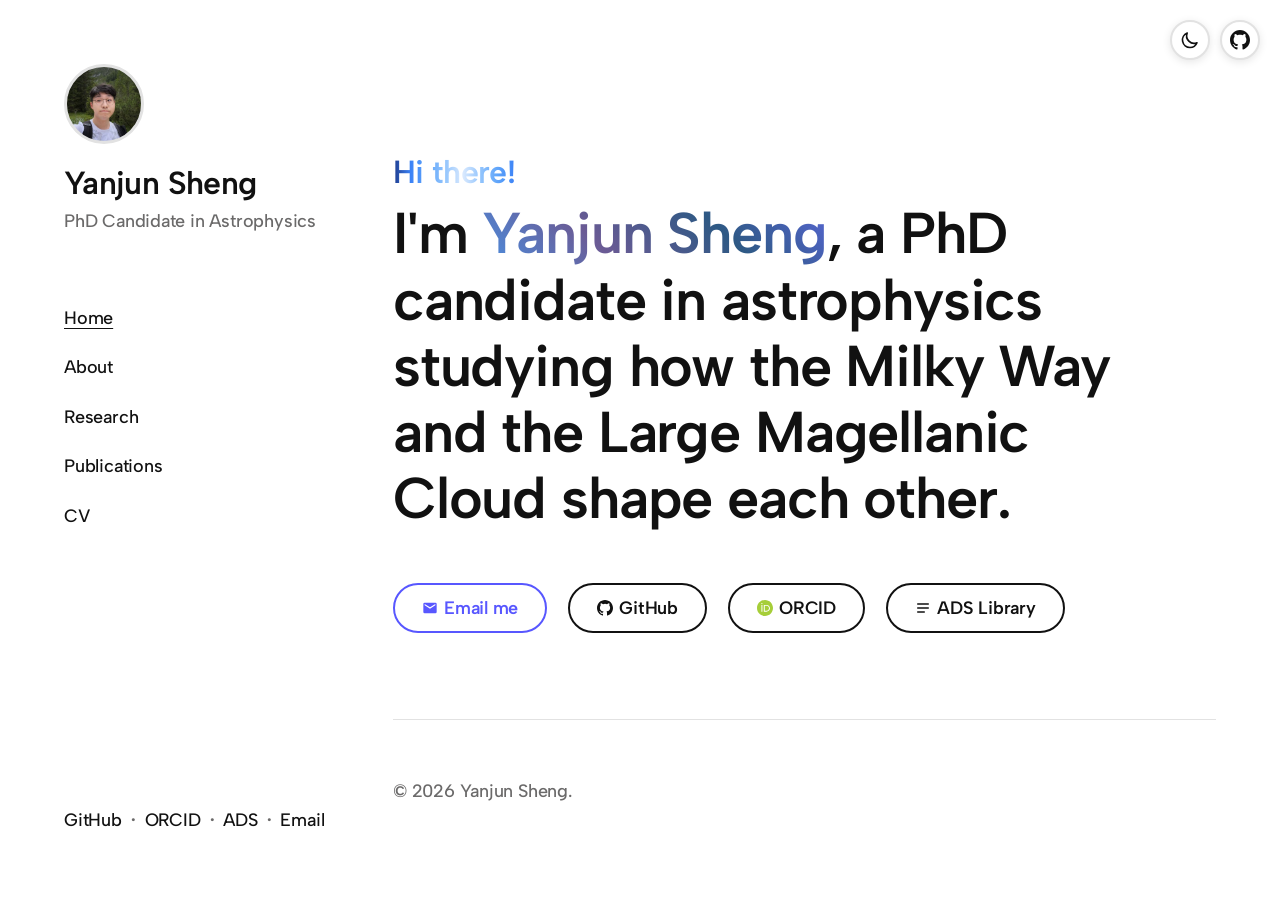
==== commit 8019e69a: "Sync content to CV; fix GitHub URL; add ORCID/ADS; bigger avatar - Enlarge avatar crop to show more " ====
--- a/index.html
+++ b/index.html
@@ -3,205 +3,121 @@
 <head>
   <meta charset="UTF-8" />
   <meta name="viewport" content="width=device-width, initial-scale=1.0" />
-  <title>Yanjun Sheng — PhD Student in Astrophysics</title>
-  <meta name="description" content="Yanjun Sheng — PhD student in astrophysics at ANU, studying near-field cosmology, the Milky Way stellar halo, and the Milky Way–LMC interaction." />
-
-  <meta property="og:title" content="Yanjun Sheng — PhD Student in Astrophysics" />
-  <meta property="og:description" content="Near-field cosmology: the Milky Way stellar halo, the MW–LMC interaction, and phase-space structure of stars." />
+  <title>Yanjun Sheng | PhD Candidate in Astrophysics</title>
+  <meta name="description" content="Yanjun Sheng — PhD candidate in astronomy & astrophysics at ANU. I study near-field cosmology: the Milky Way stellar halo, the Milky Way–LMC interaction, and simulation-based inference." />
+  <meta name="keywords" content="Yanjun Sheng, astrophysics, near-field cosmology, Milky Way, LMC, stellar halo, N-body simulations, simulation-based inference, ANU" />
+  <meta property="og:title" content="Yanjun Sheng | PhD Candidate in Astrophysics" />
+  <meta property="og:description" content="Near-field cosmology: the Milky Way stellar halo, the MW–LMC interaction, and simulation-based inference." />
   <meta property="og:type" content="website" />
 
   <link rel="preconnect" href="https://fonts.googleapis.com" />
   <link rel="preconnect" href="https://fonts.gstatic.com" crossorigin />
-  <link href="https://fonts.googleapis.com/css2?family=Nunito:ital,wght@0,400;0,600;0,700;0,800;1,400;1,600&family=Yellowtail&display=swap" rel="stylesheet" />
+  <link href="https://fonts.googleapis.com/css2?family=Albert+Sans:ital,wght@0,100..900;1,100..900&display=swap" rel="stylesheet" />
   <link rel="stylesheet" href="styles.css" />
+
+  <script>
+    const savedTheme = localStorage.getItem('theme');
+    const systemTheme = window.matchMedia('(prefers-color-scheme: dark)').matches ? 'dark' : 'light';
+    document.documentElement.setAttribute('data-theme', savedTheme || systemTheme);
+  </script>
 </head>
 <body>
 
-  <!-- ============ SLIM HEADER (always visible) ============ -->
-  <header class="site-header">
-    <div class="header-inner">
-      <a class="brand" href="#about" data-nav>
-        <span class="brand-name">Yanjun Sheng</span>
-        <span class="brand-role">PhD Student in Astrophysics</span>
-      </a>
-      <button class="nav-toggle" aria-label="Toggle menu" aria-expanded="false">
-        <span></span><span></span><span></span>
-      </button>
-      <nav class="nav-links" aria-label="Sections">
-        <a href="#about" data-nav>About</a>
-        <a href="#research" data-nav>Research</a>
-        <a href="#publications" data-nav>Publications</a>
-        <a href="#talks" data-nav>Talks</a>
-        <a href="#blog" data-nav>Blog</a>
-        <a href="#contact" data-nav>Contact</a>
-      </nav>
+  <div class="toolbar">
+    <button class="toolbar-button" id="theme-toggle" aria-label="Toggle dark mode">
+      <svg class="sun-icon" xmlns="http://www.w3.org/2000/svg" fill="none" viewBox="0 0 24 24" stroke="currentColor"><path stroke-linecap="round" stroke-linejoin="round" stroke-width="2" d="M12 3v1m0 16v1m9-9h-1M4 12H3m15.364 6.364l-.707-.707M6.343 6.343l-.707-.707m12.728 0l-.707.707M6.343 17.657l-.707.707M16 12a4 4 0 11-8 0 4 4 0 018 0z"/></svg>
+      <svg class="moon-icon" xmlns="http://www.w3.org/2000/svg" fill="none" viewBox="0 0 24 24" stroke="currentColor"><path stroke-linecap="round" stroke-linejoin="round" stroke-width="2" d="M20.354 15.354A9 9 0 018.646 3.646 9.003 9.003 0 0012 21a9.003 9.003 0 008.354-5.646z"/></svg>
+    </button>
+    <a class="toolbar-button" href="https://github.com/Yanjun-Sheng" target="_blank" rel="noopener" aria-label="GitHub">
+      <svg xmlns="http://www.w3.org/2000/svg" fill="currentColor" viewBox="0 0 24 24"><path d="M12 0c-6.626 0-12 5.373-12 12 0 5.302 3.438 9.8 8.207 11.387.599.111.793-.261.793-.577v-2.234c-3.338.726-4.033-1.416-4.033-1.416-.546-1.387-1.333-1.756-1.333-1.756-1.089-.745.083-.729.083-.729 1.205.084 1.839 1.237 1.839 1.237 1.07 1.834 2.807 1.304 3.492.997.107-.775.418-1.305.762-1.604-2.665-.305-5.467-1.334-5.467-5.931 0-1.311.469-2.381 1.236-3.221-.124-.303-.535-1.524.117-3.176 0 0 1.008-.322 3.301 1.23.957-.266 1.983-.399 3.003-.404 1.02.005 2.047.138 3.006.404 2.291-1.552 3.297-1.23 3.297-1.23.653 1.653.242 2.874.118 3.176.77.84 1.235 1.911 1.235 3.221 0 4.609-2.807 5.624-5.479 5.921.43.372.823 1.102.823 2.222v3.293c0 .319.192.694.801.576 4.765-1.589 8.199-6.086 8.199-11.386 0-6.627-5.373-12-12-12z"/></svg>
+    </a>
+  </div>
+
+  <header class="mobile-header">
+    <div class="mh-top">
+      <a href="index.html"><div class="mh-avatar" role="img" aria-label="Yanjun Sheng"></div></a>
+      <h2 class="mh-title">Yanjun Sheng</h2>
+    </div>
+    <nav class="mobile-nav">
+      <ul>
+        <li class="current"><a href="index.html">Home</a></li>
+        <li><a href="about.html">About</a></li>
+        <li><a href="research.html">Research</a></li>
+        <li><a href="publications.html">Publications</a></li>
+        <li><a href="cv.html">CV</a></li>
+      </ul>
+    </nav>
+    <div class="mobile-social">
+      <a href="https://github.com/Yanjun-Sheng" target="_blank" rel="noopener">GitHub</a>
+      <span class="sep">·</span>
+      <a href="https://orcid.org/0009-0004-1470-5201" target="_blank" rel="noopener">ORCID</a>
+      <span class="sep">·</span>
+      <a href="https://ui.adsabs.harvard.edu/user/libraries/TKjJ8f_tQKGrWdAtl_J5jA" target="_blank" rel="noopener">ADS</a>
+      <span class="sep">·</span>
+      <a href="mailto:Yanjun.Sheng@anu.edu.au">Email</a>
     </div>
   </header>
 
-  <main>
+  <div class="site">
+    <div class="sidebar-col">
+      <aside class="sidebar">
+        <div>
+          <a href="index.html"><div class="avatar" role="img" aria-label="Yanjun Sheng"></div></a>
+          <h1 class="brand-title">Yanjun Sheng</h1>
+          <p class="brand-role">PhD Candidate in Astrophysics</p>
+          <nav class="nav">
+            <ul>
+              <li class="current"><a href="index.html">Home</a></li>
+              <li><a href="about.html">About</a></li>
+              <li><a href="research.html">Research</a></li>
+              <li><a href="publications.html">Publications</a></li>
+              <li><a href="cv.html">CV</a></li>
+            </ul>
+          </nav>
+        </div>
+        <div class="social">
+          <a href="https://github.com/Yanjun-Sheng" target="_blank" rel="noopener">GitHub</a>
+          <span class="sep">·</span>
+          <a href="https://orcid.org/0009-0004-1470-5201" target="_blank" rel="noopener">ORCID</a>
+          <span class="sep">·</span>
+          <a href="https://ui.adsabs.harvard.edu/user/libraries/TKjJ8f_tQKGrWdAtl_J5jA" target="_blank" rel="noopener">ADS</a>
+          <span class="sep">·</span>
+          <a href="mailto:Yanjun.Sheng@anu.edu.au">Email</a>
+        </div>
+      </aside>
+    </div>
 
-    <!-- ============ ABOUT (default) ============ -->
-    <section id="about" class="panel">
-      <div class="panel-inner">
-        <div class="ribbon ribbon-blue section-ribbon">About Me</div>
-        <div class="about-grid">
-          <figure class="about-illus">
-            <img src="images/researcher.png" alt="Illustration of Yanjun Sheng at a desk with a laptop" />
-          </figure>
-          <div class="about-copy">
-            <p>I am a PhD student at the <strong>Research School of Astronomy and Astrophysics, ANU</strong>.</p>
-            <p>My research focuses on understanding the dynamical structure of the Milky Way halo and its interaction with the Large Magellanic Cloud.</p>
-            <p>I combine simulations, observations, and statistical inference to ask how our Galaxy was assembled — and what its stars can tell us about dark matter.</p>
+    <div class="main-col">
+      <main>
+        <section class="hero">
+          <h2 class="greeting" id="greeting">Hi there!</h2>
+          <h1 class="hero-line">I'm <span class="name-grad">Yanjun Sheng</span>, a PhD candidate in astrophysics studying how the Milky Way and the Large Magellanic Cloud shape each other.</h1>
+          <div class="buttons">
+            <a class="btn btn--primary" href="mailto:Yanjun.Sheng@anu.edu.au">
+              <svg viewBox="0 0 24 24"><path d="M20 4H4a2 2 0 0 0-2 2v12a2 2 0 0 0 2 2h16a2 2 0 0 0 2-2V6a2 2 0 0 0-2-2Zm0 4-8 5-8-5V6l8 5 8-5Z"/></svg>
+              Email me
+            </a>
+            <a class="btn" href="https://github.com/Yanjun-Sheng" target="_blank" rel="noopener">
+              <svg viewBox="0 0 24 24"><path d="M12 0C5.37 0 0 5.37 0 12c0 5.3 3.44 9.8 8.21 11.39.6.11.82-.26.82-.58v-2.03c-3.34.73-4.04-1.61-4.04-1.61-.55-1.39-1.33-1.76-1.33-1.76-1.09-.74.08-.73.08-.73 1.2.09 1.84 1.24 1.84 1.24 1.07 1.83 2.81 1.3 3.5 1 .11-.78.42-1.31.76-1.61-2.67-.3-5.47-1.34-5.47-5.94 0-1.31.47-2.39 1.24-3.23-.13-.3-.54-1.53.11-3.18 0 0 1.01-.32 3.3 1.23a11.5 11.5 0 0 1 6.01 0c2.29-1.55 3.3-1.23 3.3-1.23.65 1.65.24 2.88.12 3.18.77.84 1.23 1.92 1.23 3.23 0 4.62-2.81 5.64-5.49 5.94.43.37.82 1.1.82 2.22v3.29c0 .32.22.7.82.58C20.57 21.8 24 17.3 24 12c0-6.63-5.37-12-12-12Z"/></svg>
+              GitHub
+            </a>
+            <a class="btn" href="https://orcid.org/0009-0004-1470-5201" target="_blank" rel="noopener">
+              <svg viewBox="0 0 24 24" style="fill:#A6CE39"><path d="M12 0C5.372 0 0 5.372 0 12s5.372 12 12 12 12-5.372 12-12S18.628 0 12 0zM7.369 4.378c.525 0 .947.431.947.947 0 .525-.422.947-.947.947a.95.95 0 0 1-.947-.947c0-.525.422-.947.947-.947zm-.722 3.038h1.444v10.041H6.647V7.416zm3.562 0h3.9c3.712 0 5.344 2.653 5.344 5.025 0 2.578-2.016 5.025-5.325 5.025h-3.919V7.416zm1.444 1.303v7.444h2.297c3.272 0 4.022-2.484 4.022-3.722 0-2.016-1.284-3.722-4.097-3.722h-2.222z"/></svg>
+              ORCID
+            </a>
+            <a class="btn" href="https://ui.adsabs.harvard.edu/user/libraries/TKjJ8f_tQKGrWdAtl_J5jA" target="_blank" rel="noopener">
+              <svg viewBox="0 0 24 24" fill="none" stroke="currentColor" stroke-width="2" stroke-linecap="round" stroke-linejoin="round"><path d="M4 6h16M4 12h16M4 18h10"/></svg>
+              ADS Library
+            </a>
           </div>
-        </div>
-      </div>
-      <img class="panel-galaxy" src="images/galaxy.png" alt="" aria-hidden="true" />
-    </section>
+        </section>
 
-    <!-- ============ RESEARCH ============ -->
-    <section id="research" class="panel">
-      <div class="panel-inner panel-narrow">
-        <div class="ribbon ribbon-teal section-ribbon">Research</div>
-        <p class="lead">
-          I study near-field cosmology through the dynamics of the Milky Way stellar halo,
-          the interaction between the Milky Way and the Large Magellanic Cloud, and the
-          phase-space structure of stars. My work combines simulations, observations, and
-          statistical inference to constrain the mass distribution and assembly history of
-          our Galaxy.
-        </p>
-
-        <div class="pipeline">
-          <figure class="pipe-step">
-            <img src="images/research-mwlmc.png" alt="Milky Way and LMC interaction" />
-            <figcaption>MW&ndash;LMC<br />interaction</figcaption>
-          </figure>
-          <div class="pipe-arrow" aria-hidden="true">&rarr;</div>
-          <figure class="pipe-step">
-            <img src="images/research-nbody.png" alt="N-body simulation of phase-space structure" />
-            <figcaption>N&ndash;body simulations<br />&amp; phase-space</figcaption>
-          </figure>
-          <div class="pipe-arrow" aria-hidden="true">&rarr;</div>
-          <figure class="pipe-step">
-            <img src="images/research-inference.png" alt="Statistical inference contours" />
-            <figcaption>Inference &amp;<br />constraints</figcaption>
-          </figure>
-        </div>
-
-        <div class="interests">
-          <span class="interests-icon" aria-hidden="true">&#10059;</span>
-          <span class="interests-label">Research interests:</span>
-          <span class="tag">Statistical ML in Astro</span>
-          <span class="tag">Simulation-based Inference</span>
-          <span class="tag">Near-field Cosmology</span>
-        </div>
-      </div>
-    </section>
-
-    <!-- ============ PUBLICATIONS ============ -->
-    <section id="publications" class="panel">
-      <div class="panel-inner panel-narrow">
-        <div class="ribbon ribbon-blue section-ribbon">Publications</div>
-        <ul class="pub-list">
-          <li class="pub">
-            <div class="pub-mark" aria-hidden="true"></div>
-            <div class="pub-info">
-              <a class="pub-title" href="#">Constraining the Mass Distribution of the Milky Way and the LMC from Phase-Space Structure of the Stellar Halo</a>
-              <div class="pub-meta">Sheng et al. 2026, MNRAS, <em>submitted</em></div>
-            </div>
-          </li>
-          <li class="pub">
-            <div class="pub-mark" aria-hidden="true"></div>
-            <div class="pub-info">
-              <a class="pub-title" href="#">First-infall or Second-passage? Signatures of the LMC in the Milky Way Halo</a>
-              <div class="pub-meta">Sheng et al. 2024, MNRAS, 534, 2694</div>
-            </div>
-          </li>
-          <li class="pub">
-            <div class="pub-mark" aria-hidden="true"></div>
-            <div class="pub-info">
-              <a class="pub-title" href="#">(Upcoming) MOPED summaries pipeline for H3 and SDSS-V</a>
-              <div class="pub-meta"><em>In preparation</em></div>
-            </div>
-          </li>
-        </ul>
-        <a class="pub-all" href="#">View all publications &rarr;</a>
-      </div>
-    </section>
-
-    <!-- ============ TALKS ============ -->
-    <section id="talks" class="panel">
-      <div class="panel-inner panel-narrow">
-        <div class="ribbon ribbon-teal section-ribbon">Talks</div>
-        <ul class="talk-list">
-          <li class="talk">
-            <span class="talk-date">2026</span>
-            <div>
-              <div class="talk-title">Add your talk title here</div>
-              <div class="talk-meta">Conference / seminar &middot; Location</div>
-            </div>
-          </li>
-          <li class="talk">
-            <span class="talk-date">2024</span>
-            <div>
-              <div class="talk-title">Another talk or poster</div>
-              <div class="talk-meta">Conference / seminar &middot; Location</div>
-            </div>
-          </li>
-        </ul>
-      </div>
-    </section>
-
-    <!-- ============ BLOG ============ -->
-    <section id="blog" class="panel">
-      <div class="panel-inner">
-        <div class="ribbon ribbon-blue section-ribbon">Blog</div>
-        <div class="blog-grid">
-          <a class="blog-card" href="#">
-            <div class="blog-date">Coming soon</div>
-            <div class="blog-title">Your first post</div>
-            <p class="blog-excerpt">Write about your research, code, or life in astronomy. Replace this card with a real post.</p>
-          </a>
-          <a class="blog-card" href="#">
-            <div class="blog-date">Coming soon</div>
-            <div class="blog-title">A note on simulation-based inference</div>
-            <p class="blog-excerpt">A short, accessible explainer is a great way to make your work discoverable.</p>
-          </a>
-        </div>
-      </div>
-    </section>
-
-    <!-- ============ CONTACT ============ -->
-    <section id="contact" class="panel panel-contact">
-      <div class="panel-inner contact-inner">
-        <div class="ribbon ribbon-blue section-ribbon center-ribbon">Contact</div>
-        <div class="contact-card">
-          <a class="contact-item" href="mailto:yanjun.sheng@anu.edu.au">
-            <span class="contact-icon" aria-hidden="true">
-              <svg viewBox="0 0 24 24" fill="none" stroke="currentColor" stroke-width="2" stroke-linecap="round" stroke-linejoin="round"><rect x="3" y="5" width="18" height="14" rx="2"/><path d="m3 7 9 6 9-6"/></svg>
-            </span>
-            <span>yanjun.sheng@anu.edu.au</span>
-          </a>
-          <span class="contact-sep" aria-hidden="true"></span>
-          <span class="contact-item">
-            <span class="contact-icon" aria-hidden="true">
-              <svg viewBox="0 0 24 24" fill="none" stroke="currentColor" stroke-width="2" stroke-linecap="round" stroke-linejoin="round"><path d="M12 21s-7-5.5-7-11a7 7 0 0 1 14 0c0 5.5-7 11-7 11Z"/><circle cx="12" cy="10" r="2.5"/></svg>
-            </span>
-            <span>ANU, Canberra, Australia</span>
-          </span>
-          <span class="contact-sep" aria-hidden="true"></span>
-          <a class="contact-item" href="https://github.com/yanjunsheng" target="_blank" rel="noopener">
-            <span class="contact-icon" aria-hidden="true">
-              <svg viewBox="0 0 24 24" fill="currentColor"><path d="M12 2C6.48 2 2 6.58 2 12.25c0 4.53 2.87 8.37 6.84 9.73.5.1.68-.22.68-.49 0-.24-.01-.87-.01-1.71-2.78.62-3.37-1.22-3.37-1.22-.46-1.18-1.11-1.5-1.11-1.5-.91-.64.07-.62.07-.62 1 .07 1.53 1.05 1.53 1.05.89 1.57 2.34 1.12 2.91.85.09-.66.35-1.12.63-1.38-2.22-.26-4.56-1.14-4.56-5.06 0-1.12.39-2.03 1.03-2.75-.1-.26-.45-1.3.1-2.71 0 0 .84-.28 2.75 1.05a9.36 9.36 0 0 1 5 0c1.91-1.33 2.75-1.05 2.75-1.05.55 1.41.2 2.45.1 2.71.64.72 1.03 1.63 1.03 2.75 0 3.93-2.34 4.79-4.57 5.05.36.32.68.94.68 1.9 0 1.37-.01 2.48-.01 2.82 0 .27.18.6.69.49A10.26 10.26 0 0 0 22 12.25C22 6.58 17.52 2 12 2Z"/></svg>
-            </span>
-            <span>github.com/yanjunsheng</span>
-          </a>
-        </div>
-        <p class="copyright">&copy; <span id="year"></span> Yanjun Sheng &middot; Built with GitHub Pages.</p>
-      </div>
-      <img class="contact-landscape" src="images/landscape.png" alt="" aria-hidden="true" />
-    </section>
-
-  </main>
+        <footer class="site-footer">
+          <p>&copy; <span id="year"></span> Yanjun Sheng.</p>
+        </footer>
+      </main>
+    </div>
+  </div>
 
   <script src="script.js"></script>
 </body>
--- a/styles.css
+++ b/styles.css
@@ -1,477 +1,373 @@
 /* ============================================================
    Yanjun Sheng — personal site
-   Full-screen tabbed sections. Palette echoes the mockup:
-   cream paper, navy ink, teal accent.
+   Minimalist academic theme (style adapted from a Björk-style
+   layout): sticky sidebar, big typographic hero, light/dark.
    ============================================================ */
+
+/* ---------- Tokens ---------- */
 :root {
-  --cream:      #faf5e9;
-  --paper:      #fffdf7;
-  --navy:       #1c3a6e;
-  --navy-deep:  #12274d;
-  --blue:       #2f6fb0;
-  --teal:       #1f7d84;
-  --teal-deep:  #145c62;
-  --ink:        #24405f;
-  --muted:      #5b6b82;
-  --line:       #dfe6f0;
-  --gold:       #e6b23a;
-
-  --header-h:   80px;
-  --radius:     18px;
-  --shadow:     0 10px 30px rgba(28, 58, 110, 0.10);
-  --shadow-sm:  0 4px 14px rgba(28, 58, 110, 0.08);
-  --maxw:       1160px;
-  --font-body:  "Nunito", -apple-system, BlinkMacSystemFont, "Segoe UI", sans-serif;
-  --font-name:  "Yellowtail", "Brush Script MT", cursive;
-}
-
+  --fg:         #111111;
+  --bg:         #ffffff;
+  --primary:    #5857ff;
+  --secondary:  #6b6a6a;
+  --tertiary:   #e2e2e2;
+  --quaternary: #f3f2f2;
+
+  --font: "Albert Sans", ui-sans-serif, -apple-system, BlinkMacSystemFont,
+          "Segoe UI", Roboto, "Helvetica Neue", sans-serif;
+
+  /* Fluid type scale */
+  --fs-tiny:  clamp(14px, 1.75vw, 16px);
+  --fs-small: clamp(16px, 2vw, 18px);
+  --fs-med:   clamp(17px, 2.125vw, 21px);
+  --fs-large: clamp(21px, 2.625vw, 24px);
+  --fs-xl:    clamp(24px, 3vw, 32px);
+  --fs-huge:  clamp(36px, 4.5vw, 64px);
+
+  --h1: clamp(36px, 4.5vw, 64px);
+  --h2: clamp(33px, 4.125vw, 56px);
+  --h3: clamp(30px, 3.75vw, 48px);
+  --h5: clamp(24px, 3vw, 32px);
+
+  /* Spacing */
+  --baseline: 16px;
+  --small: min(32px, 6.4vw);
+  --gutter: clamp(32px, 6.666vw, 64px);
+  --outer: var(--gutter);
+  --sp-40: 24px;
+  --sp-50: 32px;
+  --sp-60: clamp(32px, 7.5vw, 40px);
+  --sp-70: clamp(48px, 9vw, 64px);
+  --sp-80: clamp(64px, 6.666vw, 96px);
+  --body-gutter: clamp(32px, 5vw, 64px);
+
+  --wide-width: 1680px;
+
+  --ls-body: -0.01em;
+  --ls-head: -0.02em;
+  --lh-body: 1.5em;
+  --lh-head-lg: 1.15;
+  --lh-head-sm: 1.25;
+
+  --name-gradient: linear-gradient(45deg, #4a90e2, #6b5b95, #2e5984, #5a67d8);
+  --greeting-gradient: linear-gradient(90deg, #1e3a8a, #3b82f6, #60a5fa, #93c5fd, #dbeafe, #93c5fd, #60a5fa, #3b82f6);
+}
+
+[data-theme="dark"] {
+  --fg:         #ffffff;
+  --bg:         #111111;
+  --primary:    #60a5fa;
+  --secondary:  #9ca3af;
+  --tertiary:   #374151;
+  --quaternary: #1f2937;
+  --name-gradient: linear-gradient(45deg, #60a5fa, #a78bfa, #7dd3fc, #818cf8);
+}
+
+/* ---------- Base ---------- */
 * { box-sizing: border-box; }
-html { scroll-behavior: smooth; }
+*, *::before, *::after {
+  transition: background-color 0.3s ease, color 0.3s ease, border-color 0.3s ease,
+              box-shadow 0.3s ease, fill 0.3s ease, stroke 0.3s ease;
+}
 
 body {
   margin: 0;
-  font-family: var(--font-body);
-  color: var(--ink);
-  background-color: var(--cream);
-  background-image:
-    radial-gradient(2px 2px at 12% 22%, rgba(47,111,176,0.18) 50%, transparent),
-    radial-gradient(2px 2px at 82% 30%, rgba(230,178,58,0.22) 50%, transparent),
-    radial-gradient(1.5px 1.5px at 68% 68%, rgba(47,111,176,0.15) 50%, transparent),
-    radial-gradient(1.5px 1.5px at 24% 78%, rgba(47,111,176,0.13) 50%, transparent);
-  background-attachment: fixed;
-  line-height: 1.6;
+  font-family: var(--font);
+  font-size: var(--fs-med);
+  font-weight: 500;
+  letter-spacing: var(--ls-body);
+  line-height: var(--lh-body);
+  color: var(--fg);
+  background-color: var(--bg);
+  -moz-osx-font-smoothing: grayscale;
   -webkit-font-smoothing: antialiased;
-  overflow-x: hidden;
-}
-
-a { color: var(--blue); text-decoration: none; }
-a:hover { text-decoration: underline; }
-img { max-width: 100%; display: block; }
-
-/* ---------- HEADER ---------- */
-.site-header {
+}
+
+a { color: inherit; text-decoration: underline; text-underline-offset: 0.2em; }
+a:hover { text-decoration: none; }
+
+h1, h2, h3, h4, h5, h6 {
+  font-weight: 600;
+  letter-spacing: var(--ls-head);
+  margin-top: 0.75em;
+  margin-bottom: 1em;
+}
+h1 { font-size: var(--h1); line-height: var(--lh-head-lg); }
+h2 { font-size: var(--h2); line-height: var(--lh-head-lg); }
+h3 { font-size: var(--h3); line-height: var(--lh-head-lg); }
+h5 { font-size: var(--h5); line-height: var(--lh-head-sm); }
+
+p { line-height: var(--lh-body); margin-bottom: var(--small); }
+strong { font-weight: 700; }
+img { max-width: 100%; height: auto; display: block; border-radius: 8px; }
+
+/* ---------- Global toolbar ---------- */
+.toolbar {
+  position: fixed;
+  top: 20px; right: 20px;
+  display: flex;
+  gap: 10px;
+  z-index: 1000;
+}
+.toolbar-button {
+  width: 40px; height: 40px;
+  border-radius: 50%;
+  border: 2px solid var(--tertiary);
+  background-color: var(--bg);
+  color: var(--fg);
+  display: flex;
+  align-items: center;
+  justify-content: center;
+  cursor: pointer;
+  text-decoration: none;
+  box-shadow: 0 2px 8px rgba(0, 0, 0, 0.1);
+}
+.toolbar-button:hover {
+  background-color: var(--tertiary);
+  transform: translateY(-2px);
+  box-shadow: 0 4px 12px rgba(0, 0, 0, 0.15);
+  color: var(--fg);
+}
+.toolbar-button svg { width: 20px; height: 20px; }
+[data-theme="light"] .sun-icon,
+[data-theme="dark"] .moon-icon { display: none; }
+
+/* ---------- Layout ---------- */
+.site {
+  display: flex;
+  gap: var(--gutter);
+  padding: var(--body-gutter);
+  max-width: var(--wide-width);
+  margin: 0 auto;
+}
+.sidebar-col { flex-basis: 23%; flex-shrink: 0; }
+.main-col { flex-basis: 77%; min-width: 0; }
+
+/* ---------- Sidebar ---------- */
+.sidebar {
   position: sticky;
-  top: 0;
-  z-index: 50;
-  height: var(--header-h);
-  background: rgba(250, 245, 233, 0.9);
-  backdrop-filter: blur(10px);
-  border-bottom: 1px solid rgba(28, 58, 110, 0.1);
-}
-.header-inner {
-  max-width: var(--maxw);
-  height: 100%;
-  margin: 0 auto;
-  padding: 0 24px;
+  top: var(--outer);
+  min-height: calc(100vh - (var(--outer) * 2));
+  display: flex;
+  flex-direction: column;
+  justify-content: space-between;
+}
+.avatar {
+  width: 80px; height: 80px;
+  border-radius: 50%;
+  border: 3px solid var(--tertiary);
+  margin-bottom: 1em;
+  background-image: url('images/avatar.jpg');
+  background-size: cover;
+  background-position: center;
+  background-repeat: no-repeat;
+}
+.brand-title {
+  font-size: var(--h5);
+  font-weight: 600;
+  margin: 0 0 0.2em;
+  letter-spacing: var(--ls-head);
+}
+.brand-role { color: var(--secondary); font-size: var(--fs-small); margin: 0; }
+
+.nav { font-size: var(--fs-small); margin-top: 3.5em; }
+.nav ul { list-style: none; padding: 0; margin: 0; }
+.nav li { margin-bottom: 0.5em; }
+.nav a { text-decoration: none; display: block; padding: 0.25em 0; }
+.nav a:hover,
+.nav .current a { text-decoration: underline; }
+
+.social {
   display: flex;
   align-items: center;
-  justify-content: space-between;
-  gap: 16px;
-}
-.brand {
+  gap: 0.5em;
+  font-size: var(--fs-small);
+  margin-top: 2em;
+  flex-wrap: wrap;
+}
+.social a { text-decoration: none; }
+.social a:hover { color: var(--primary); }
+.social .sep { font-weight: bold; color: var(--secondary); }
+
+/* ---------- Hero ---------- */
+.hero {
   display: flex;
   flex-direction: column;
-  line-height: 1.05;
-}
-.brand:hover { text-decoration: none; }
-.brand-name {
-  font-family: var(--font-name);
-  font-size: 34px;
-  color: var(--navy);
-}
-.brand-role {
-  color: var(--teal);
-  font-size: 12.5px;
-  font-weight: 700;
-  letter-spacing: 0.08em;
-  text-transform: uppercase;
-  margin-top: 2px;
-}
-.nav-links {
-  display: flex;
-  gap: 26px;
-}
-.nav-links a {
-  color: var(--navy);
-  font-weight: 700;
-  font-size: 14px;
-  letter-spacing: 0.06em;
-  text-transform: uppercase;
-  padding: 6px 2px;
-  position: relative;
-}
-.nav-links a:hover { text-decoration: none; }
-.nav-links a::after {
-  content: "";
-  position: absolute;
-  left: 0; right: 0; bottom: -2px;
-  height: 2px;
-  background: var(--blue);
-  transform: scaleX(0);
-  transition: transform 0.2s ease;
-}
-.nav-links a:hover::after,
-.nav-links a.active::after { transform: scaleX(1); }
-.nav-links a.active { color: var(--blue); }
-
-.nav-toggle {
-  display: none;
-  flex-direction: column;
-  gap: 5px;
-  background: none;
-  border: 0;
-  cursor: pointer;
-  padding: 8px;
-}
-.nav-toggle span {
-  width: 24px; height: 2px;
-  background: var(--navy);
-  border-radius: 2px;
-}
-
-/* ---------- PANELS (one visible at a time) ---------- */
-.panel {
-  display: none;
-  min-height: calc(100vh - var(--header-h));
-}
-.panel.active {
-  display: flex;
-  animation: fade-in 0.35s ease;
-}
-@keyframes fade-in {
-  from { opacity: 0; transform: translateY(8px); }
-  to   { opacity: 1; transform: none; }
-}
-.panel-inner {
-  width: 100%;
-  max-width: var(--maxw);
-  margin: auto;                 /* centres content vertically + horizontally */
-  padding: 48px 24px;
-}
-.panel-narrow { max-width: 860px; }
-
-/* ---------- RIBBON SECTION TITLES ---------- */
-.ribbon {
-  color: #fff;
-  font-weight: 800;
-  font-style: italic;
-  letter-spacing: 0.08em;
-  text-transform: uppercase;
-  font-size: 20px;
-  padding: 12px 46px 12px 24px;
-  position: relative;
-  display: inline-block;
-  clip-path: polygon(0 0, 100% 0, calc(100% - 24px) 100%, 0 100%);
-}
-.ribbon::after {
-  content: "\2726";
-  position: absolute;
-  right: 24px; top: 50%;
-  transform: translateY(-50%);
-  color: var(--gold);
-  font-style: normal;
-  font-size: 15px;
-}
-.ribbon-blue { background: linear-gradient(100deg, var(--navy-deep), var(--blue)); }
-.ribbon-teal { background: linear-gradient(100deg, var(--teal-deep), var(--teal)); }
-.section-ribbon {
-  border-radius: 12px 12px 12px 0;
-  margin-bottom: 28px;
-}
-.center-ribbon { margin-left: auto; margin-right: auto; }
-
-/* ---------- ABOUT ---------- */
-#about { position: relative; overflow: hidden; }
-.about-grid {
-  display: grid;
-  grid-template-columns: minmax(0, 330px) 1fr;
-  gap: 52px;
-  align-items: center;
-}
-.about-illus {
-  margin: 0;
-  display: flex;
   justify-content: center;
-}
-.about-illus img {
-  width: auto;
-  max-width: 100%;
-  max-height: calc(100vh - var(--header-h) - 180px);
-  border-radius: 16px;
-  border: 1px solid rgba(47,111,176,0.25);
-  box-shadow: var(--shadow);
-}
-.about-copy p {
-  font-size: 1.2rem;
-  font-style: italic;
-  color: var(--ink);
-  margin: 0 0 20px;
-  max-width: 46ch;
-}
-.about-copy p:last-child { margin-bottom: 0; }
-.about-copy strong { font-style: normal; color: var(--navy); }
-.panel-galaxy {
-  position: absolute;
-  top: 8%;
-  right: 3%;
-  width: min(280px, 22vw);
-  opacity: 0.75;
-  pointer-events: none;
-  z-index: 0;
-}
-#about .panel-inner { position: relative; z-index: 1; }
-
-/* ---------- RESEARCH ---------- */
-.lead {
-  font-size: 1.18rem;
-  font-style: italic;
-  margin: 0 0 34px;
-}
-.pipeline {
-  display: flex;
   align-items: flex-start;
-  justify-content: center;
-  gap: 18px;
-  margin: 0 0 34px;
-}
-.pipe-step {
-  margin: 0;
-  text-align: center;
-  flex: 1 1 0;
-  min-width: 0;
-  max-width: 210px;
-}
-.pipe-step img {
-  width: 100%;
-  aspect-ratio: 1 / 1;
-  object-fit: cover;
-  border-radius: 14px;
-  border: 1px solid rgba(47,111,176,0.3);
-  box-shadow: var(--shadow-sm);
-}
-.pipe-step figcaption {
-  margin-top: 12px;
-  font-size: 15px;
-  font-weight: 700;
-  color: var(--teal-deep);
-  line-height: 1.3;
-}
-.pipe-arrow {
-  color: var(--blue);
-  font-size: 26px;
-  font-weight: 700;
-  align-self: center;
-  padding-bottom: 32px;
-}
-.interests {
-  display: flex;
-  flex-wrap: wrap;
-  align-items: center;
-  gap: 10px 14px;
-  border-top: 1px dashed rgba(31,125,132,0.4);
-  padding-top: 22px;
-}
-.interests-icon {
-  color: var(--teal);
-  background: rgba(31,125,132,0.12);
-  width: 32px; height: 32px;
-  border-radius: 50%;
+  min-height: 60vh;
+  padding-top: 10vh;
+}
+.greeting {
+  font-size: var(--fs-xl);
+  margin: 0 0 0.3em;
+  opacity: 1;
+  transition: opacity 0.5s ease-in-out;
+  background: var(--greeting-gradient);
+  -webkit-background-clip: text;
+  background-clip: text;
+  -webkit-text-fill-color: transparent;
+}
+.greeting.fade-out { opacity: 0; }
+.hero-line {
+  font-size: var(--h1);
+  line-height: var(--lh-head-lg);
+  margin: 0 0 0.9em;
+  max-width: 20ch;
+}
+.name-grad {
+  background: var(--name-gradient);
+  -webkit-background-clip: text;
+  background-clip: text;
+  -webkit-text-fill-color: transparent;
+}
+
+/* ---------- Buttons ---------- */
+.buttons { display: flex; gap: 1em; flex-wrap: wrap; align-items: center; }
+.btn {
   display: inline-flex;
   align-items: center;
-  justify-content: center;
-  font-size: 16px;
-}
-.interests-label { font-weight: 800; color: var(--teal-deep); }
-.tag {
-  font-size: 14px;
+  gap: 6px;
+  padding: 0.7em 1.5em;
+  background-color: var(--bg);
+  color: var(--fg);
+  text-decoration: none;
+  border-radius: 999px;
+  border: 2px solid var(--fg);
+  font-size: var(--fs-small);
   font-weight: 600;
-  color: var(--teal-deep);
-  background: rgba(31,125,132,0.1);
-  border: 1px solid rgba(31,125,132,0.25);
-  padding: 5px 14px;
+  line-height: var(--lh-head-lg);
+}
+.btn svg { width: 16px; height: 16px; fill: currentColor; }
+.btn:hover {
+  transform: translateY(-2px);
+  background-color: var(--fg);
+  color: var(--bg);
+  box-shadow: 0 4px 12px rgba(0, 0, 0, 0.25);
+  text-decoration: none;
+}
+.btn--primary { color: var(--primary); border-color: var(--primary); }
+.btn--primary:hover {
+  background-color: var(--primary);
+  color: #fff;
+  box-shadow: 0 4px 12px rgba(88, 87, 255, 0.3);
+}
+
+/* ---------- Intro columns ---------- */
+.intro {
+  display: flex;
+  gap: var(--gutter);
+  padding-top: 16vh;
+  padding-bottom: 2vh;
+}
+.intro > div { flex: 1 1 0; min-width: 0; }
+.intro p:first-child { margin-top: 0; }
+
+/* ---------- Generic content pages ---------- */
+.page { padding-top: 6vh; max-width: 760px; }
+.page h1 { margin-top: 0; }
+.page h2 { font-size: var(--h5); margin-top: 1.4em; }
+.page .lead { font-size: var(--fs-large); color: var(--fg); }
+.muted { color: var(--secondary); }
+
+.pill-row { display: flex; flex-wrap: wrap; gap: 0.5em; margin: 0.5em 0 0; }
+.pill {
+  font-size: var(--fs-tiny);
+  border: 1px solid var(--tertiary);
   border-radius: 999px;
-}
-
-/* ---------- PUBLICATIONS ---------- */
-.pub-list { list-style: none; margin: 0 0 26px; padding: 0; }
-.pub {
-  display: flex;
-  gap: 18px;
-  padding: 20px 0;
-  border-bottom: 1px solid var(--line);
-}
-.pub:first-child { padding-top: 4px; }
-.pub-mark {
-  flex: 0 0 40px;
-  height: 52px;
-  border-radius: 6px;
-  background: repeating-linear-gradient(180deg, #e9eef7 0 5px, #dbe4f2 5px 7px);
-  border: 1px solid #cdd8ea;
-  margin-top: 3px;
-}
-.pub-title {
-  font-weight: 700;
-  color: var(--navy);
-  font-style: italic;
-  font-size: 1.12rem;
-  line-height: 1.4;
-  display: block;
-}
-.pub-meta { color: var(--teal); font-size: 15px; margin-top: 4px; }
-.pub-all {
-  display: inline-block;
-  font-weight: 700;
-  color: var(--navy);
-  border: 1.5px solid var(--blue);
-  border-radius: 999px;
-  padding: 10px 24px;
-  letter-spacing: 0.04em;
-  font-size: 15px;
-}
-.pub-all:hover { background: var(--blue); color: #fff; text-decoration: none; }
-
-/* ---------- TALKS ---------- */
-.talk-list { list-style: none; margin: 0; padding: 0; }
-.talk {
-  display: flex;
-  gap: 24px;
-  align-items: baseline;
-  background: var(--paper);
-  border: 1px solid rgba(47,111,176,0.15);
-  border-radius: 14px;
-  padding: 20px 26px;
-  margin-bottom: 16px;
-  box-shadow: var(--shadow-sm);
-}
-.talk-date {
-  font-weight: 800;
-  color: var(--teal);
-  font-size: 16px;
-  min-width: 52px;
-}
-.talk-title { font-weight: 700; color: var(--navy); font-size: 1.08rem; }
-.talk-meta { color: var(--muted); font-size: 15px; }
-
-/* ---------- BLOG ---------- */
-.blog-grid {
-  display: grid;
-  grid-template-columns: repeat(2, 1fr);
-  gap: 22px;
-}
-.blog-card {
-  display: block;
-  background: var(--paper);
-  border: 1px solid rgba(47,111,176,0.15);
-  border-radius: 16px;
-  padding: 26px 28px;
-  box-shadow: var(--shadow-sm);
-  transition: transform 0.18s ease, box-shadow 0.18s ease;
-}
-.blog-card:hover { transform: translateY(-3px); box-shadow: var(--shadow); text-decoration: none; }
-.blog-date { font-size: 13px; font-weight: 700; color: var(--gold); letter-spacing: 0.05em; text-transform: uppercase; }
-.blog-title { font-weight: 800; color: var(--navy); font-size: 1.25rem; margin: 8px 0 10px; }
-.blog-excerpt { color: var(--muted); margin: 0; font-size: 15.5px; }
-
-/* ---------- CONTACT ---------- */
-.panel-contact { position: relative; overflow: hidden; }
-.contact-inner {
-  position: relative;
-  z-index: 2;
-  display: flex;
-  flex-direction: column;
-  align-items: center;
-  text-align: center;
-}
-.contact-card {
-  background: rgba(255, 253, 247, 0.94);
-  border: 1px solid rgba(47,111,176,0.18);
-  border-radius: 18px;
-  box-shadow: var(--shadow);
-  padding: 22px 32px;
-  display: inline-flex;
-  flex-wrap: wrap;
-  align-items: center;
-  justify-content: center;
-  gap: 12px 30px;
-}
-.contact-item {
-  display: inline-flex;
-  align-items: center;
-  gap: 11px;
-  color: var(--navy);
-  font-weight: 600;
-  font-style: italic;
-  font-size: 1.05rem;
-}
-.contact-item:hover { text-decoration: none; color: var(--blue); }
-.contact-icon {
-  width: 38px; height: 38px;
-  border-radius: 50%;
-  background: linear-gradient(135deg, var(--navy-deep), var(--blue));
-  color: #fff;
-  display: inline-flex;
-  align-items: center;
-  justify-content: center;
-  flex: 0 0 auto;
-}
-.contact-icon svg { width: 19px; height: 19px; }
-.contact-sep { width: 1px; height: 28px; background: rgba(47,111,176,0.3); }
-.copyright {
-  margin: 22px 0 0;
-  font-size: 13.5px;
-  color: var(--navy);
-}
-.contact-landscape {
-  position: absolute;
-  left: 0; right: 0; bottom: 0;
-  width: 100%;
-  z-index: 0;
-  pointer-events: none;
-}
-
-/* ---------- RESPONSIVE ---------- */
-@media (max-width: 860px) {
-  :root { --header-h: 66px; }
-  .brand-name { font-size: 27px; }
-  .brand-role { font-size: 10.5px; }
-  .nav-toggle { display: flex; }
-  .nav-links {
-    position: absolute;
-    top: var(--header-h); left: 0; right: 0;
-    flex-direction: column;
-    gap: 0;
-    background: var(--cream);
-    border-bottom: 1px solid var(--line);
-    max-height: 0;
-    overflow: hidden;
-    transition: max-height 0.3s ease;
-  }
-  .nav-links.open { max-height: 460px; }
-  .nav-links a { display: block; padding: 15px 24px; border-top: 1px solid rgba(28,58,110,0.08); }
-
-  .about-grid {
-    grid-template-columns: 1fr;
-    gap: 26px;
-    justify-items: center;
-    text-align: center;
-  }
-  .about-illus { width: 240px; }
-  .about-copy p { max-width: 60ch; margin-left: auto; margin-right: auto; }
-  .panel-galaxy { display: none; }
-  .blog-grid { grid-template-columns: 1fr; }
-}
-
-@media (max-width: 560px) {
-  .pipeline { gap: 8px; }
-  .pipe-arrow { font-size: 20px; padding-bottom: 40px; }
-  .lead, .about-copy p { font-size: 1.08rem; }
-  .contact-sep { display: none; }
-  .contact-card { flex-direction: column; align-items: flex-start; text-align: left; }
-}
-
-/* ---------- Reduced motion ---------- */
+  padding: 4px 14px;
+  color: var(--secondary);
+}
+
+/* research themes */
+.themes { list-style: none; padding: 0; margin: 1.5em 0; }
+.themes li {
+  padding: 1em 0;
+  border-top: 1px solid var(--tertiary);
+  display: flex;
+  gap: 1em;
+}
+.themes li:last-child { border-bottom: 1px solid var(--tertiary); }
+.themes .num { color: var(--primary); font-weight: 700; font-variant-numeric: tabular-nums; }
+.themes .t { font-weight: 700; }
+.themes .d { color: var(--secondary); font-size: var(--fs-small); margin-top: 0.2em; }
+
+/* publications */
+.pubs { list-style: none; padding: 0; margin: 1.5em 0 0; }
+.pubs li { padding: 1.1em 0; border-top: 1px solid var(--tertiary); }
+.pubs li:last-child { border-bottom: 1px solid var(--tertiary); }
+.pub-title { font-weight: 600; }
+.pub-title a { text-decoration: none; }
+.pub-title a:hover { text-decoration: underline; }
+.pub-meta { color: var(--secondary); font-size: var(--fs-small); margin-top: 0.2em; }
+
+/* ---------- Footer ---------- */
+.site-footer {
+  margin-top: var(--sp-80);
+  padding-top: var(--sp-60);
+  border-top: 1px solid var(--tertiary);
+  font-size: var(--fs-small);
+  color: var(--secondary);
+}
+
+/* ---------- Mobile header ---------- */
+.mobile-header { display: none; }
+
+@media (max-width: 781px) {
+  .sidebar-col { display: none !important; }
+  .main-col { flex-basis: 100%; }
+  .site { flex-direction: column; padding-top: 0; }
+  .intro { flex-direction: column; padding-top: 8vh; }
+  .hero { min-height: 56vh; }
+
+  .mobile-header {
+    display: block;
+    padding: var(--sp-40);
+    background-color: var(--quaternary);
+  }
+  .mh-top { display: flex; align-items: center; gap: 12px; }
+  .mh-avatar {
+    width: 44px; height: 44px;
+    border-radius: 50%;
+    border: 2px solid var(--tertiary);
+    background-image: url('images/avatar.jpg');
+    background-size: cover;
+    background-position: center;
+    flex-shrink: 0;
+  }
+  .mh-title { font-size: var(--h5); font-weight: 600; margin: 0; }
+  .mobile-nav { margin-top: var(--sp-40); }
+  .mobile-nav ul {
+    display: flex; flex-wrap: wrap; gap: 8px;
+    list-style: none; margin: 0; padding: 0;
+  }
+  .mobile-nav a {
+    text-decoration: none;
+    font-size: var(--fs-small);
+    font-weight: 600;
+    padding: 8px 12px;
+    border-radius: 20px;
+  }
+  .mobile-nav a:hover,
+  .mobile-nav .current a { background-color: var(--tertiary); }
+  .mobile-social {
+    display: flex; gap: 8px; align-items: center;
+    margin-top: var(--sp-40);
+    font-size: var(--fs-tiny);
+    color: var(--secondary);
+  }
+  .mobile-social a { color: var(--secondary); text-decoration: none; font-size: 13px; }
+  .mobile-social .sep { color: var(--tertiary); }
+
+  .toolbar { top: 15px; right: 15px; z-index: 9999; }
+  .toolbar-button { width: 44px; height: 44px; border-width: 1px; }
+}
+
+@media (min-width: 782px) {
+  .mobile-header { display: none !important; }
+}
+
 @media (prefers-reduced-motion: reduce) {
-  html { scroll-behavior: auto; }
-  .panel.active { animation: none; }
-  * { transition: none !important; }
-}
+  *, *::before, *::after { transition-duration: 0.01ms !important; }
+  .greeting { transition: none; }
+}
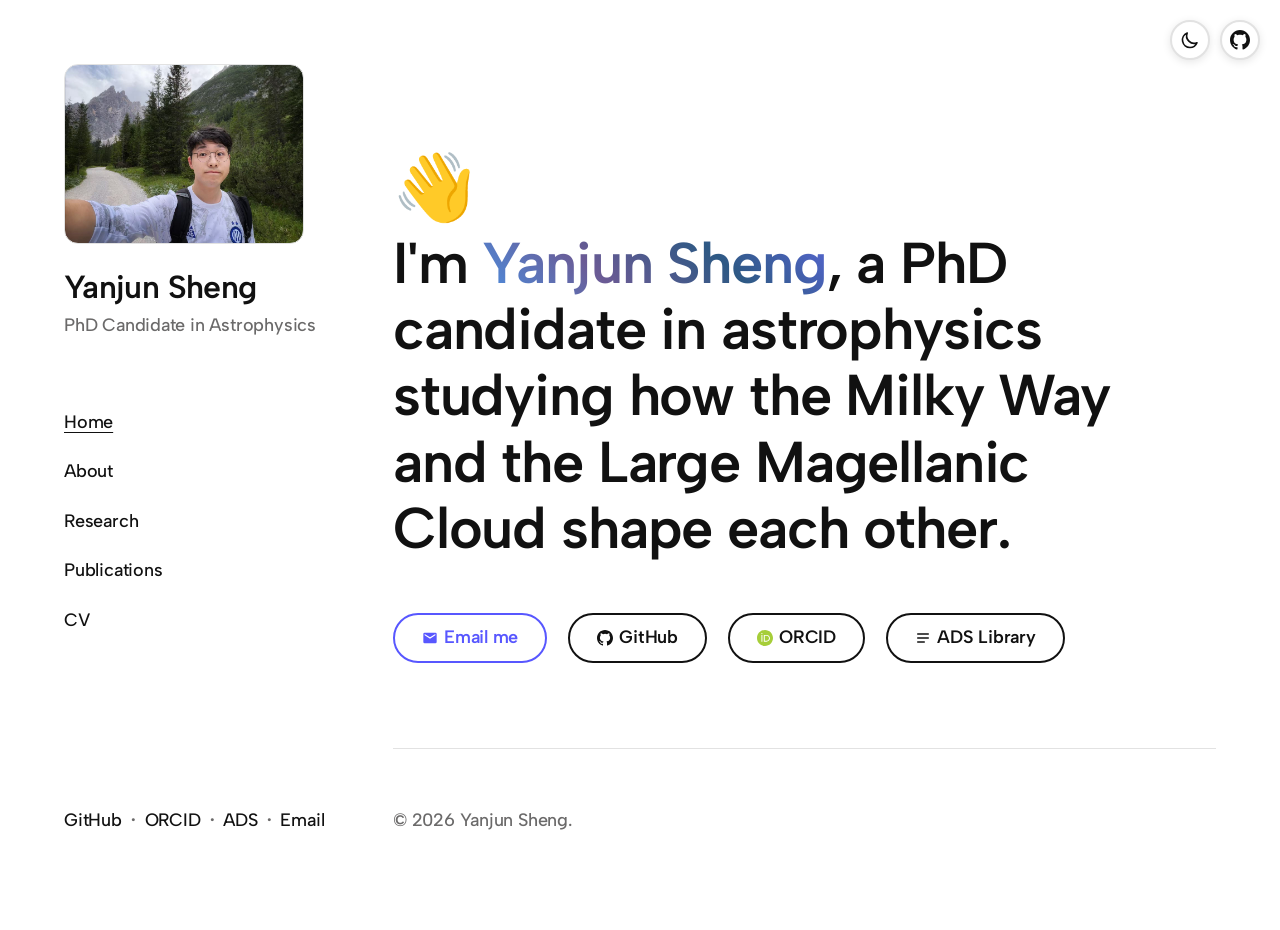
==== commit 2475c449: "Wave greeting, larger full-photo avatar, precise methods, fewer dashes - Replace the cycling multili" ====
--- a/index.html
+++ b/index.html
@@ -4,7 +4,7 @@
   <meta charset="UTF-8" />
   <meta name="viewport" content="width=device-width, initial-scale=1.0" />
   <title>Yanjun Sheng | PhD Candidate in Astrophysics</title>
-  <meta name="description" content="Yanjun Sheng — PhD candidate in astronomy & astrophysics at ANU. I study near-field cosmology: the Milky Way stellar halo, the Milky Way–LMC interaction, and simulation-based inference." />
+  <meta name="description" content="Yanjun Sheng, PhD candidate in astronomy & astrophysics at ANU. I study near-field cosmology: the Milky Way stellar halo, the Milky Way–LMC interaction, and simulation-based inference." />
   <meta name="keywords" content="Yanjun Sheng, astrophysics, near-field cosmology, Milky Way, LMC, stellar halo, N-body simulations, simulation-based inference, ANU" />
   <meta property="og:title" content="Yanjun Sheng | PhD Candidate in Astrophysics" />
   <meta property="og:description" content="Near-field cosmology: the Milky Way stellar halo, the MW–LMC interaction, and simulation-based inference." />
@@ -90,7 +90,7 @@
     <div class="main-col">
       <main>
         <section class="hero">
-          <h2 class="greeting" id="greeting">Hi there!</h2>
+          <h2 class="greeting"><span class="wave">👋</span></h2>
           <h1 class="hero-line">I'm <span class="name-grad">Yanjun Sheng</span>, a PhD candidate in astrophysics studying how the Milky Way and the Large Magellanic Cloud shape each other.</h1>
           <div class="buttons">
             <a class="btn btn--primary" href="mailto:Yanjun.Sheng@anu.edu.au">
--- a/styles.css
+++ b/styles.css
@@ -153,15 +153,19 @@
   justify-content: space-between;
 }
 .avatar {
-  width: 80px; height: 80px;
-  border-radius: 50%;
-  border: 3px solid var(--tertiary);
-  margin-bottom: 1em;
-  background-image: url('images/avatar.jpg');
+  display: block;
+  width: 100%;
+  max-width: 240px;
+  aspect-ratio: 1706 / 1279;
+  border-radius: 14px;
+  border: 1px solid var(--tertiary);
+  margin-bottom: 1.2em;
+  background-image: url('images/selfie.jpg');
   background-size: cover;
   background-position: center;
   background-repeat: no-repeat;
 }
+.sidebar a:has(> .avatar) { display: block; }
 .brand-title {
   font-size: var(--h5);
   font-weight: 600;
@@ -199,16 +203,23 @@
   padding-top: 10vh;
 }
 .greeting {
-  font-size: var(--fs-xl);
-  margin: 0 0 0.3em;
-  opacity: 1;
-  transition: opacity 0.5s ease-in-out;
-  background: var(--greeting-gradient);
-  -webkit-background-clip: text;
-  background-clip: text;
-  -webkit-text-fill-color: transparent;
-}
-.greeting.fade-out { opacity: 0; }
+  font-size: clamp(40px, 5.5vw, 66px);
+  line-height: 1;
+  margin: 0 0 0.15em;
+}
+.wave {
+  display: inline-block;
+  transform-origin: 72% 72%;
+  animation: wave 2.4s ease-in-out infinite;
+}
+@keyframes wave {
+  0%, 60%, 100% { transform: rotate(0deg); }
+  10% { transform: rotate(14deg); }
+  20% { transform: rotate(-8deg); }
+  30% { transform: rotate(14deg); }
+  40% { transform: rotate(-4deg); }
+  50% { transform: rotate(10deg); }
+}
 .hero-line {
   font-size: var(--h1);
   line-height: var(--lh-head-lg);
@@ -368,6 +379,5 @@
 }
 
 @media (prefers-reduced-motion: reduce) {
-  *, *::before, *::after { transition-duration: 0.01ms !important; }
-  .greeting { transition: none; }
-}
+  *, *::before, *::after { transition-duration: 0.01ms !important; animation: none !important; }
+}
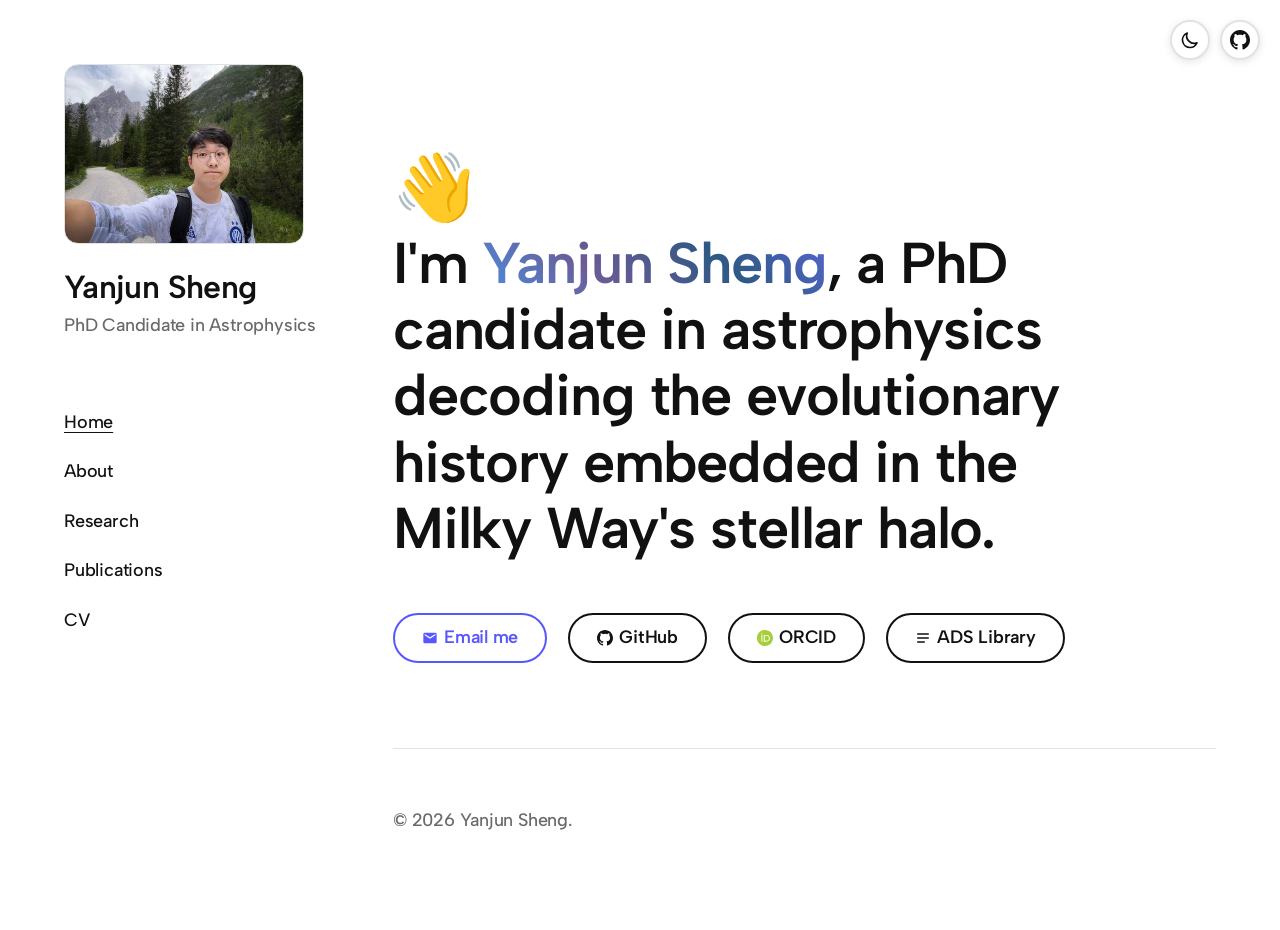
==== commit 7976056f: "Trim sections and reframe copy - Home: remove the sidebar GitHub/ORCID/ADS/Email row (covered by her" ====
--- a/index.html
+++ b/index.html
@@ -75,15 +75,6 @@
             </ul>
           </nav>
         </div>
-        <div class="social">
-          <a href="https://github.com/Yanjun-Sheng" target="_blank" rel="noopener">GitHub</a>
-          <span class="sep">·</span>
-          <a href="https://orcid.org/0009-0004-1470-5201" target="_blank" rel="noopener">ORCID</a>
-          <span class="sep">·</span>
-          <a href="https://ui.adsabs.harvard.edu/user/libraries/TKjJ8f_tQKGrWdAtl_J5jA" target="_blank" rel="noopener">ADS</a>
-          <span class="sep">·</span>
-          <a href="mailto:Yanjun.Sheng@anu.edu.au">Email</a>
-        </div>
       </aside>
     </div>
 
@@ -91,7 +82,7 @@
       <main>
         <section class="hero">
           <h2 class="greeting"><span class="wave">👋</span></h2>
-          <h1 class="hero-line">I'm <span class="name-grad">Yanjun Sheng</span>, a PhD candidate in astrophysics studying how the Milky Way and the Large Magellanic Cloud shape each other.</h1>
+          <h1 class="hero-line">I'm <span class="name-grad">Yanjun Sheng</span>, a PhD candidate in astrophysics decoding the evolutionary history embedded in the Milky Way's stellar halo.</h1>
           <div class="buttons">
             <a class="btn btn--primary" href="mailto:Yanjun.Sheng@anu.edu.au">
               <svg viewBox="0 0 24 24"><path d="M20 4H4a2 2 0 0 0-2 2v12a2 2 0 0 0 2 2h16a2 2 0 0 0 2-2V6a2 2 0 0 0-2-2Zm0 4-8 5-8-5V6l8 5 8-5Z"/></svg>
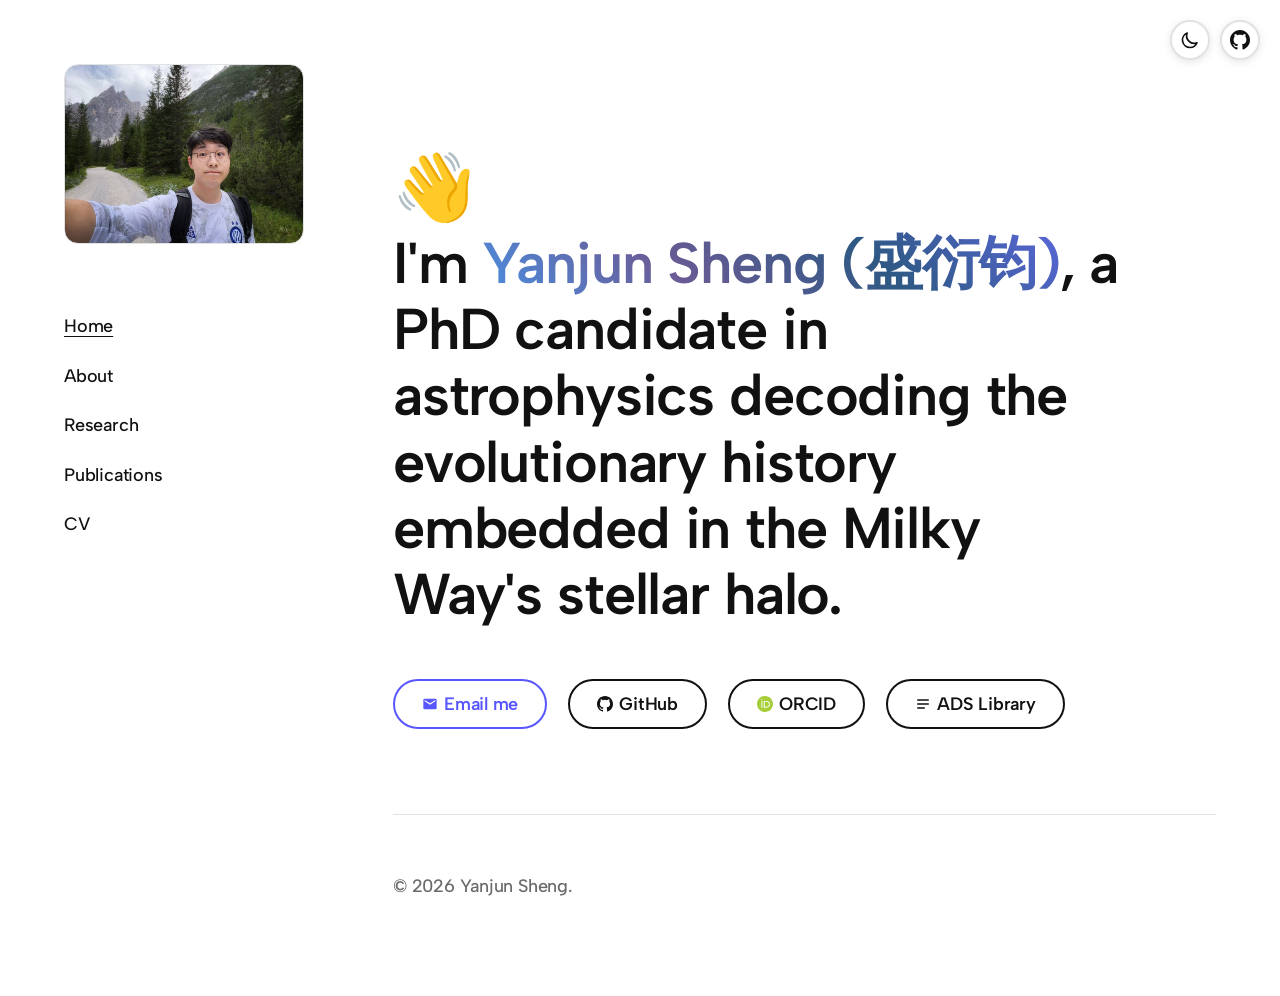
==== commit 901ee45c: "Home: drop sidebar name/role; add Chinese name to hero Remove the 'Yanjun Sheng / PhD Candidate in A" ====
--- a/index.html
+++ b/index.html
@@ -63,8 +63,6 @@
       <aside class="sidebar">
         <div>
           <a href="index.html"><div class="avatar" role="img" aria-label="Yanjun Sheng"></div></a>
-          <h1 class="brand-title">Yanjun Sheng</h1>
-          <p class="brand-role">PhD Candidate in Astrophysics</p>
           <nav class="nav">
             <ul>
               <li class="current"><a href="index.html">Home</a></li>
@@ -82,7 +80,7 @@
       <main>
         <section class="hero">
           <h2 class="greeting"><span class="wave">👋</span></h2>
-          <h1 class="hero-line">I'm <span class="name-grad">Yanjun Sheng</span>, a PhD candidate in astrophysics decoding the evolutionary history embedded in the Milky Way's stellar halo.</h1>
+          <h1 class="hero-line">I'm <span class="name-grad">Yanjun Sheng (盛衍钧)</span>, a PhD candidate in astrophysics decoding the evolutionary history embedded in the Milky Way's stellar halo.</h1>
           <div class="buttons">
             <a class="btn btn--primary" href="mailto:Yanjun.Sheng@anu.edu.au">
               <svg viewBox="0 0 24 24"><path d="M20 4H4a2 2 0 0 0-2 2v12a2 2 0 0 0 2 2h16a2 2 0 0 0 2-2V6a2 2 0 0 0-2-2Zm0 4-8 5-8-5V6l8 5 8-5Z"/></svg>
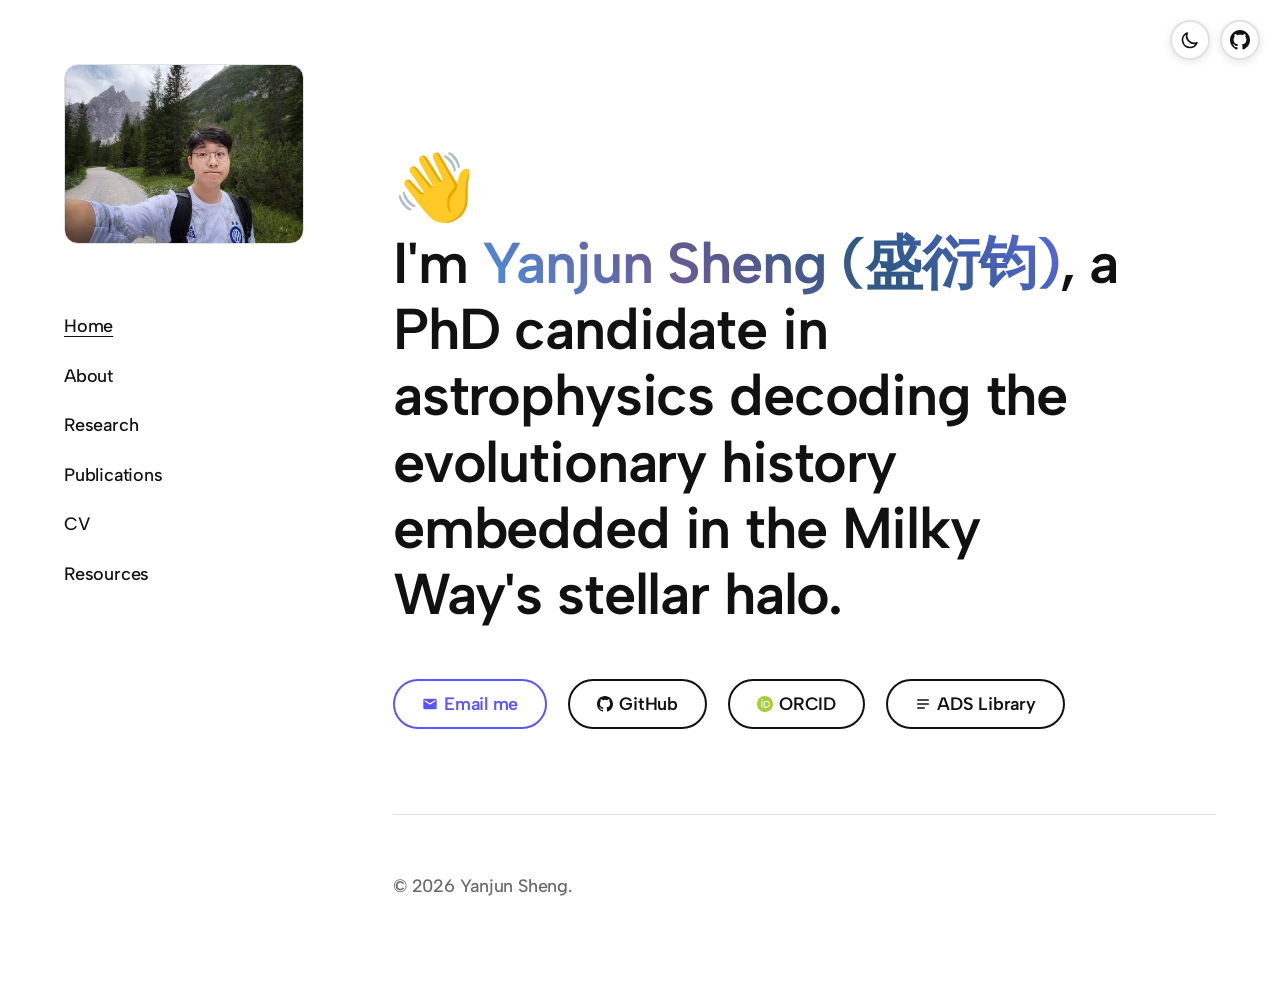
==== commit d66444ad: "Add Resources page, in-prep paper, Ting link, and MW-LMC GIFs - About: link 'Yuan-Sen Ting' to ystin" ====
--- a/index.html
+++ b/index.html
@@ -45,6 +45,7 @@
         <li><a href="research.html">Research</a></li>
         <li><a href="publications.html">Publications</a></li>
         <li><a href="cv.html">CV</a></li>
+        <li><a href="resources.html">Resources</a></li>
       </ul>
     </nav>
     <div class="mobile-social">
@@ -70,6 +71,7 @@
               <li><a href="research.html">Research</a></li>
               <li><a href="publications.html">Publications</a></li>
               <li><a href="cv.html">CV</a></li>
+              <li><a href="resources.html">Resources</a></li>
             </ul>
           </nav>
         </div>
--- a/styles.css
+++ b/styles.css
@@ -302,6 +302,28 @@
 .themes .num { color: var(--primary); font-weight: 700; font-variant-numeric: tabular-nums; }
 .themes .t { font-weight: 700; }
 .themes .d { color: var(--secondary); font-size: var(--fs-small); margin-top: 0.2em; }
+
+/* media (GIFs / figures) inside a theme */
+.theme-media {
+  display: flex;
+  flex-wrap: wrap;
+  gap: 16px;
+  margin-top: 16px;
+}
+.theme-media figure { margin: 0; flex: 1 1 260px; min-width: 0; }
+.theme-media img {
+  width: 100%;
+  display: block;
+  border-radius: 10px;
+  border: 1px solid var(--tertiary);
+  background: #fff;
+}
+.theme-media figcaption {
+  margin-top: 6px;
+  font-size: var(--fs-tiny);
+  color: var(--secondary);
+  text-align: center;
+}
 
 /* publications */
 .pubs { list-style: none; padding: 0; margin: 1.5em 0 0; }
